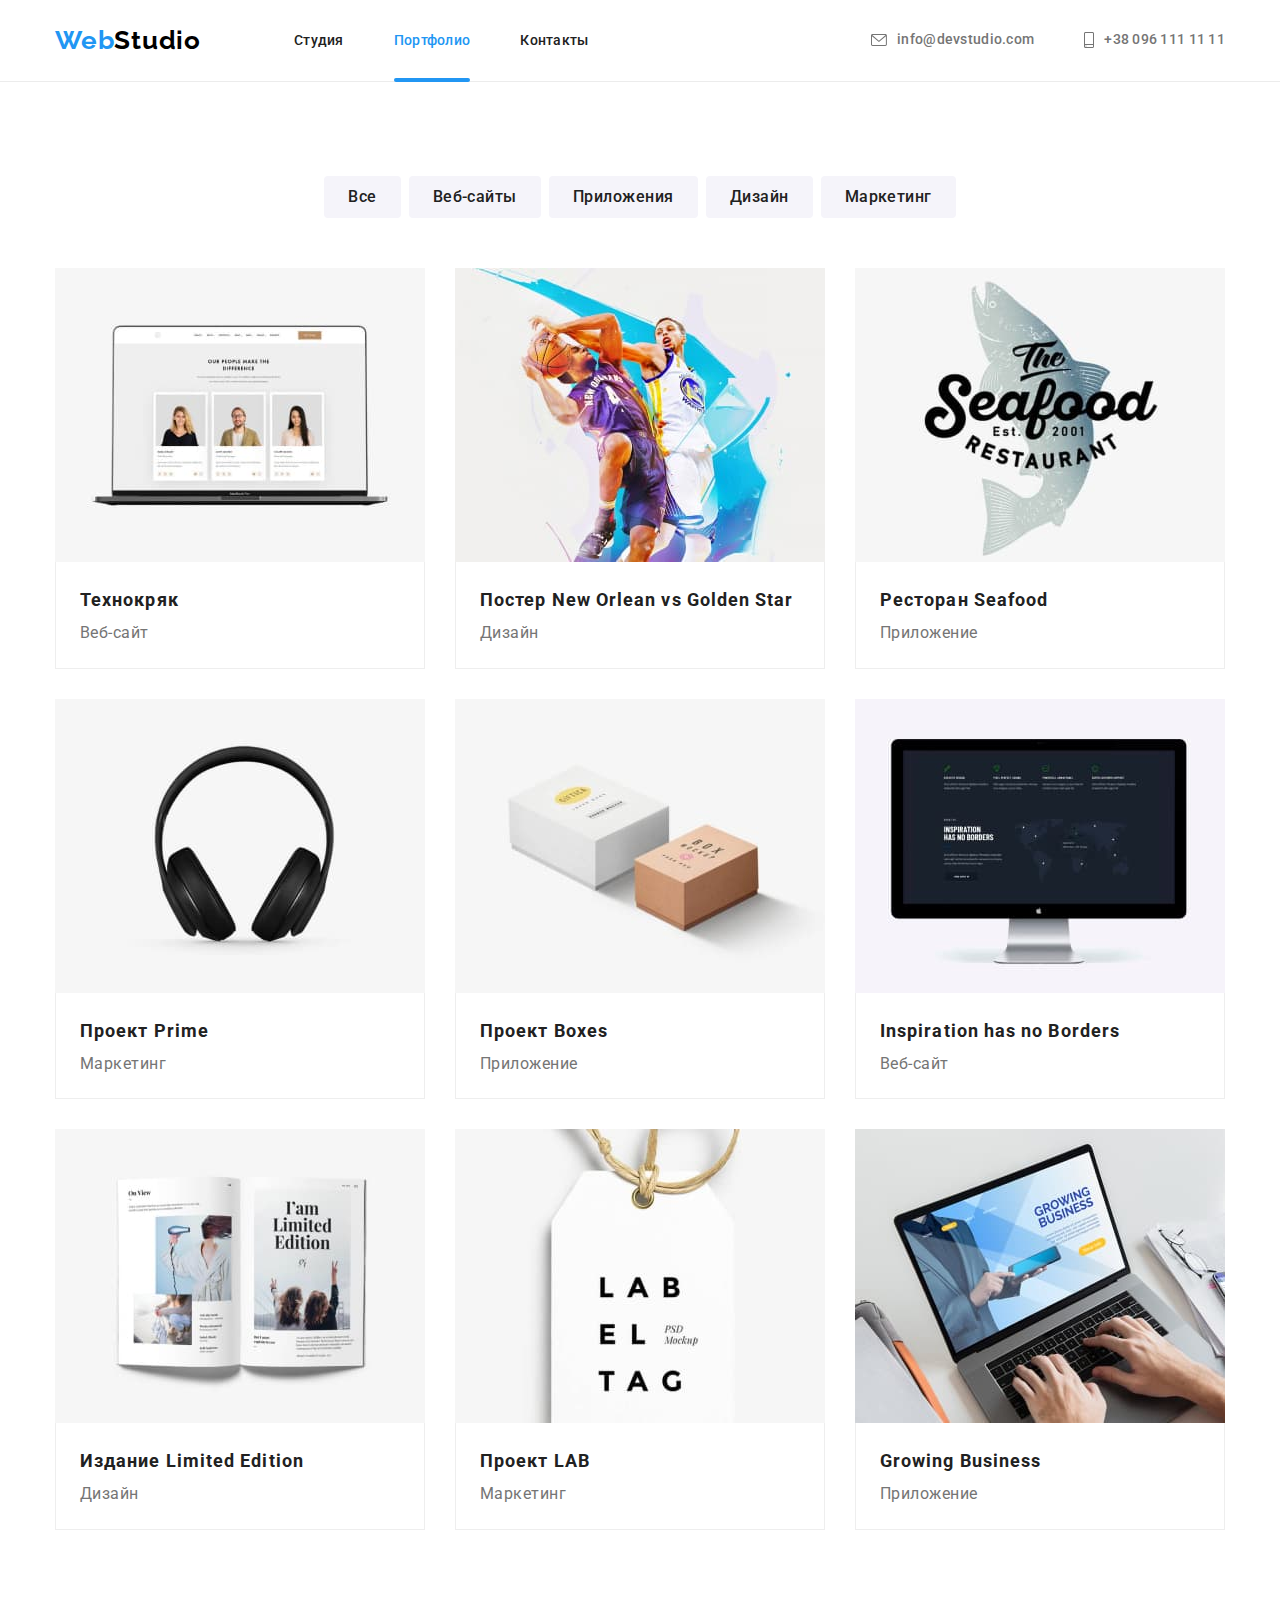
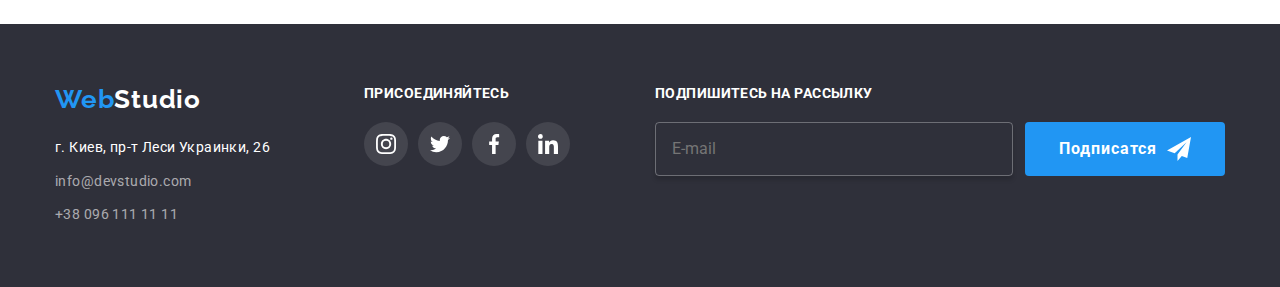
==== portfolio.html @ 0a9b597f "added initial data" ====
<!DOCTYPE html>
<html lang="ru">
  <head>
    <meta charset="UTF-8" />
    <meta http-equiv="X-UA-Compatible" content="IE=edge" />
    <meta name="viewport" content="width=device-width, initial-scale=1.0" />
    <title>goit-markup-hw-02</title>
    <link
      href="https://fonts.googleapis.com/css2?family=Raleway:wght@700&family=Roboto:wght@400;500;700;900&display=swap"
      rel="stylesheet"
    />
    <link
      rel="stylesheet"
      href="https://cdnjs.cloudflare.com/ajax/libs/modern-normalize/1.0.0/modern-normalize.min.css"
    />
    <link rel="stylesheet" href="./CSS/styles.css" />
  </head>
  <body>
    <header class="header">
      <div class="container header-panel">
        <a href="./index.html" class="logo link-logo"><span class="logo-highlight">Web</span>Studio</a>
        <nav class="header-navigation">
          <ul class="navigation-list list">
            <li class="item"><a href="./index.html" class="link">Студия</a></li>
            <li class="item"><a href="./portfolio.html" class="link current">Портфолио</a></li>
            <li class="item"><a href="#" class="link">Контакты</a></li>
          </ul>
        </nav>
        <ul class="header-contacts-list list">
          <li class="item">
            <a href="mailto:info@devstudio.com" class="mail link">
              <svg class="icon-contacts" width="16" height="12">
                <use href="./images/firsticon.svg#icon-envelope"></use>
              </svg>
              info@devstudio.com
            </a>
          </li>
          <li class="item">
            <a href="tel:+380961111111" class="phone link">
              <svg class="icon-contacts" width="10" height="16">
                <use href="./images/firsticon.svg#icon-smartphone"></use>
              </svg>
              +38 096 111 11 11</a
            >
          </li>
        </ul>
      </div>
    </header>
    <main>
      <section class="portfolio">
        <div class="container">
          <h1 class="hidden-title">Портфолио</h1>
          <ul class="portfolio-filter list">
            <li class="filter-item">
              <button type="button" class="button">Все</button>
            </li>

            <li class="filter-item">
              <button type="button" class="button">Веб-сайты</button>
            </li>

            <li class="filter-item">
              <button type="button" class="button">Приложения</button>
            </li>

            <li class="filter-item">
              <button type="button" class="button">Дизайн</button>
            </li>

            <li class="filter-item">
              <button type="button" class="button">Маркетинг</button>
            </li>
          </ul>

          <ul class="portfolio-list list">
            <li class="portfolio-item">
              <a href="#" class="link-card link">
                <div class="portfolio-thumb">
                  <img src="./images/techno.jpg" alt="Веб сайт Технокряк" width="370" />
                  <div class="thumb-container-overlay">
                    <p class="thumb-description">
                      Технокряк это современная площадка распространения коронавируса. Компании используют эту платформу
                      для цифрового шпионажа и атак на защищённые сервера конкурентов.
                    </p>
                  </div>
                </div>

                <div class="portfolio-description">
                  <h2 class="portfolio-title">Технокряк</h2>
                  <p class="text">Веб-сайт</p>
                </div>
              </a>
            </li>

            <li class="portfolio-item">
              <a href="#" class="link-card link">
                <div class="portfolio-thumb">
                  <img src="./images/posternewor.jpg" alt="Постер New Orlean vs Golden Star" width="370" />
                  <div class="thumb-container-overlay">
                    <p class="thumb-description">
                      Технокряк это современная площадка распространения коронавируса. Компании используют эту платформу
                      для цифрового шпионажа и атак на защищённые сервера конкурентов.
                    </p>
                  </div>
                </div>

                <div class="portfolio-description">
                  <h2 class="portfolio-title">Постер New Orlean vs Golden Star</h2>
                  <p class="text">Дизайн</p>
                </div>
              </a>
            </li>

            <li class="portfolio-item">
              <a href="#" class="link-card link">
                <div class="portfolio-thumb">
                  <img src="./images/seafood.jpg" alt="Ресторан Seafood" width="370" />
                  <div class="thumb-container-overlay">
                    <p class="thumb-description">
                      Технокряк это современная площадка распространения коронавируса. Компании используют эту платформу
                      для цифрового шпионажа и атак на защищённые сервера конкурентов.
                    </p>
                  </div>
                </div>

                <div class="portfolio-description">
                  <h2 class="portfolio-title">Ресторан Seafood</h2>
                  <p class="text">Приложение</p>
                </div>
              </a>
            </li>

            <li class="portfolio-item">
              <a href="#" class="link-card link">
                <div class="portfolio-thumb">
                  <img src="./images/prime.jpg" alt="Проект Prime" width="370" />
                  <div class="thumb-container-overlay">
                    <p class="thumb-description">
                      Технокряк это современная площадка распространения коронавируса. Компании используют эту платформу
                      для цифрового шпионажа и атак на защищённые сервера конкурентов.
                    </p>
                  </div>
                </div>

                <div class="portfolio-description">
                  <h2 class="portfolio-title">Проект Prime</h2>
                  <p class="text">Маркетинг</p>
                </div>
              </a>
            </li>

            <li class="portfolio-item">
              <a href="#" class="link-card link">
                <div class="portfolio-thumb">
                  <img src="./images/boxes.jpg" alt="Проект Boxes" width="370" />
                  <div class="thumb-container-overlay">
                    <p class="thumb-description">
                      Технокряк это современная площадка распространения коронавируса. Компании используют эту платформу
                      для цифрового шпионажа и атак на защищённые сервера конкурентов.
                    </p>
                  </div>
                </div>

                <div class="portfolio-description">
                  <h2 class="portfolio-title">Проект Boxes</h2>
                  <p class="text">Приложение</p>
                </div>
              </a>
            </li>

            <li class="portfolio-item">
              <a href="#" class="link-card link">
                <div class="portfolio-thumb">
                  <img src="./images/inspiration.jpg" alt="Веб-сайт Inspiration has no Borders" width="370" />
                  <div class="thumb-container-overlay">
                    <p class="thumb-description">
                      Технокряк это современная площадка распространения коронавируса. Компании используют эту платформу
                      для цифрового шпионажа и атак на защищённые сервера конкурентов.
                    </p>
                  </div>
                </div>

                <div class="portfolio-description">
                  <h2 class="portfolio-title">Inspiration has no Borders</h2>
                  <p class="text">Веб-сайт</p>
                </div>
              </a>
            </li>

            <li class="portfolio-item">
              <a href="#" class="link-card link">
                <div class="portfolio-thumb">
                  <img src="./images/limedition.jpg" alt="Издание Limited Edition" width="370" />
                  <div class="thumb-container-overlay">
                    <p class="thumb-description">
                      Технокряк это современная площадка распространения коронавируса. Компании используют эту платформу
                      для цифрового шпионажа и атак на защищённые сервера конкурентов.
                    </p>
                  </div>
                </div>

                <div class="portfolio-description">
                  <h2 class="portfolio-title">Издание Limited Edition</h2>
                  <p class="text">Дизайн</p>
                </div>
              </a>
            </li>

            <li class="portfolio-item">
              <a href="#" class="link-card link">
                <div class="portfolio-thumb">
                  <img src="./images/lab.jpg" alt="Проект LAB" width="370" />
                  <div class="thumb-container-overlay">
                    <p class="thumb-description">
                      Технокряк это современная площадка распространения коронавируса. Компании используют эту платформу
                      для цифрового шпионажа и атак на защищённые сервера конкурентов.
                    </p>
                  </div>
                </div>

                <div class="portfolio-description">
                  <h2 class="portfolio-title">Проект LAB</h2>
                  <p class="text">Маркетинг</p>
                </div>
              </a>
            </li>

            <li class="portfolio-item">
              <a href="#" class="link-card link">
                <div class="portfolio-thumb">
                  <img src="./images/growing.jpg" alt="Growing Business" width="370" />
                  <div class="thumb-container-overlay">
                    <p class="thumb-description">
                      Технокряк это современная площадка распространения коронавируса. Компании используют эту платформу
                      для цифрового шпионажа и атак на защищённые сервера конкурентов.
                    </p>
                  </div>
                </div>

                <div class="portfolio-description">
                  <h2 class="portfolio-title">Growing Business</h2>
                  <p class="text">Приложение</p>
                </div>
              </a>
            </li>
          </ul>
        </div>
      </section>
    </main>

    <footer class="footer">
      <div class="container footer-container">
        <div class="logo-address-foter">
          <a href="/" class="logo footer-logo"> <span class="logo-highlight">Web</span>Studio </a>
          <address class="footer-address">
            <ul class="address-list list">
              <li class="address-list-location address-item">
                <a
                  href="https://goo.gl/maps/eqV23aZUYZTrV4pg6"
                  target="_blank"
                  rel="noopener noreferrer"
                  class="link map"
                >
                  г. Киев, пр-т Леси Украинки, 26
                </a>
              </li>
              <li class="address-item">
                <a href="mailto:info@devstudio.com" class="footer-mail link"> info@devstudio.com </a>
              </li>
              <li class="address-item">
                <a href="tel:+380961111111" class="footer-phone link"> +38 096 111 11 11 </a>
              </li>
            </ul>
          </address>
        </div>

        <div class="footer-social">
          <b class="social-text">ПРИСОЕДИНЯЙТЕСЬ</b>
          <ul class="team-icon list">
            <li class="icon-item">
              <a href="#" class="link-footer-social" target="_blank" rel="noopener noreferer">
                <svg class="icon-social" width="20" height="20">
                  <use href="./images/firsticon.svg#icon-instagram"></use>
                </svg>
              </a>
            </li>
            <li class="icon-item">
              <a href="#" class="link-footer-social" target="_blank" rel="noopener noreferer">
                <svg class="icon-social" width="20" height="20">
                  <use href="./images/firsticon.svg#icon-twitter"></use>
                </svg>
              </a>
            </li>
            <li class="icon-item">
              <a href="#" class="link-footer-social" target="_blank" rel="noopener noreferer">
                <svg class="icon-social" width="20" height="20">
                  <use href="./images/firsticon.svg#icon-facebook"></use>
                </svg>
              </a>
            </li>
            <li class="icon-item">
              <a href="#" class="link-footer-social" target="_blank" rel="noopener noreferer">
                <svg class="icon-social" width="20" height="20">
                  <use href="./images/firsticon.svg#icon-linkedin"></use>
                </svg>
              </a>
            </li>
          </ul>
        </div>

        <div class="subscribe">
          <b class="title-subscribe">Подпишитесь на рассылку</b>
          <form name="subscribe" class="subscribe-form">
            <input type="email" name="email" placeholder=" " class="input-email" />
            <label class="subscribe-label">E-mail</label>
            <button type="submit" class="button-primary button-send">
              <span>Подписатся</span>
              <svg class="icon-send" width="24" height="24">
                <use href="./images/firsticon.svg#icon-send"></use>
              </svg>
            </button>
          </form>
        </div>
      </div>
    </footer>
  </body>
</html>
---- CSS/styles.css ----
:root {
  --primary-white-color: #ffffff;
  --active-color: #2196f3;
  --dominant-text-color: #757575;
  --logo-link-color: #000000;
  --main-dark-color: #212121;
  --bgc-grayish: #f5f4fa;
  --dark-bgc: #2f303a;
  --bgc-hero-section: #c4c4c4;
  --gradient-hero: rgba(47, 48, 58, 0.4), rgba(47, 48, 58, 0.4);
  --color-mail-phone: rgba(255, 255, 255, 0.6);
  --color-border-portfolio: #eeeeee;
  --color-border-header: #ececec;
  --team-icon-color: #afb1b8;
  --portfolio-item-gap: 30px;
  --card-shadow: 0px 1px 3px rgba(0, 0, 0, 0.12), 0px 1px 1px rgba(0, 0, 0, 0.14), 0px 2px 1px rgba(0, 0, 0, 0.2);
  --card-shadow-portfolio: 0px 1px 1px rgba(0, 0, 0, 0.12), 0px 4px 4px rgba(0, 0, 0, 0.06),
    1px 4px 6px rgba(0, 0, 0, 0.16);
  --shadow-button: 0px 3px 1px rgba(0, 0, 0, 0.1), 0px 1px 2px rgba(0, 0, 0, 0.08), 0px 2px 2px rgba(0, 0, 0, 0.12);
  --bgc-icon-footer: rgba(255, 255, 255, 0.1);
  --modal-placeholder-color: rgba(117, 117, 117, 0.5);
  --color-modal-input-border: rgba(33, 33, 33, 0.2);
  --bgc-work-text: rgba(47, 48, 58, 0.8);
  --bgc-thumb-overlay: rgba(33, 150, 243, 0.9);
  --bgc-modal-backdrop: rgba(0, 0, 0, 0.2);
  --button-modal-shadow: 0px 4px 4px rgba(0, 0, 0, 0.15);
  --border-input-email: rgba(255, 255, 255, 0.3);
  --main-cubic: cubic-bezier(0.4, 0, 0.2, 1);
}

/*#region ---Common Styles--- */

body {
  font-family: 'Roboto', sans-serif;
  color: var(--dominant-text-color);
  background-color: var(--primary-white-color);
}

h1,
h2,
h3,
h4,
h5,
h6,
p,
ul {
  margin: 0;
  padding: 0;
}

img {
  display: block;
  max-width: 100%;
}

.container {
  width: 1200px;
  padding: 0 15px;
  margin: 0 auto;
}

.header,
.work,
.features {
  background-color: var(--primary-white-color);
}

.link {
  text-decoration: none;
  transition: color 250ms var(--main-cubic);
}

.link-logo {
  text-decoration: none;
}

.logo.footer-logo {
  display: inline-block;
  margin-bottom: 20px;
  text-decoration: none;
  color: var(--primary-white-color);
}

.link:hover,
.link:focus {
  color: var(--active-color);
}

.list {
  list-style: none;
}

.hidden-title {
  position: absolute !important;
  clip: rect(1px 1px 1px 1px);
  clip: rect(1px, 1px, 1px, 1px);
  padding: 0 !important;
  border: 0 !important;
  height: 1px !important;
  width: 1px !important;
  overflow: hidden;
}

/*#endregion -------------------- Common Styles End -------------------- */

/*#region ---Header--- */

.header {
  border-bottom: 1px solid var(--color-border-header);
}

.header-panel {
  display: flex;
  align-items: center;
}

.logo {
  margin-right: 93px;

  font-family: 'Raleway', sans-serif;
  font-style: normal;
  font-weight: bold;
  font-size: 26px;
  line-height: 1.2;
  letter-spacing: 0.03em;
  color: var(--logo-link-color);
}

.logo-highlight {
  color: var(--active-color);
}

.navigation-list.list {
  display: flex;
}

.navigation-list .item + .item {
  margin-left: 50px;
}

.navigation-list .link {
  display: block;
  padding-top: 32px;
  padding-bottom: 32px;

  font-weight: 500;
  font-size: 14px;
  line-height: 1.2;
  letter-spacing: 0.02em;
  color: var(--main-dark-color);
  transition: color 250ms var(--main-cubic);
}

.navigation-list .link:hover,
.navigation-list .link:focus {
  color: var(--active-color);
}

.link.current {
  color: var(--active-color);
  position: relative;
}

.link.current::after {
  content: '';
  position: absolute;
  display: block;
  width: 100%;
  height: 4px;
  margin-bottom: -1px;
  bottom: 0;
  left: 0;
  background-color: var(--active-color);
  border-radius: 2px;
}

.header-contacts-list {
  display: flex;
  margin-left: auto;
}

.header-contacts-list .item + .item {
  margin-left: 50px;
}

.mail,
.phone {
  display: inline-flex;
  padding-top: 32px;
  padding-bottom: 32px;
  align-items: center;
  font-weight: 500;
  font-size: 14px;
  line-height: 1.14;
  letter-spacing: 0.02em;
  color: var(--dominant-text-color);
}

.icon-contacts {
  margin-right: 10px;
  fill: currentColor;
}

/*#endregion ---Header end--- */

/*#region ---button--- */
.button {
  display: inline-block;
  padding: 6px 22px;

  border-radius: 4px;
  border-color: transparent;
  font-family: inherit;
  font-weight: 500;
  font-size: 16px;
  line-height: 1.62;
  text-align: center;
  letter-spacing: 0.03em;

  background-color: var(--bgc-grayish);
  color: var(--main-dark-color);

  transition: background-color 250ms var(--main-cubic), color 250ms var(--main-cubic),
    box-shadow 250ms var(--main-cubic);
}

.button:hover,
.button:focus {
  background-color: var(--active-color);
  color: var(--primary-white-color);
  cursor: pointer;
  box-shadow: var(--shadow-button);
}

.button-primary {
  display: inline-block;
  min-width: 200px;
  padding: 10px 32px;

  border-radius: 4px;
  border-color: transparent;
  align-items: center;
  text-align: center;

  font-family: inherit;
  font-weight: 700;
  font-size: 16px;
  line-height: 1.87;
  letter-spacing: 0.06em;

  color: var(--primary-white-color);
  background-color: var(--active-color);
}

.button-primary:focus,
.button-primary:hover {
  cursor: pointer;
}

/*#endregion ---button end--- */

/*#region ----Footer---- */

.footer {
  padding: 60px 0;
  background-color: var(--dark-bgc);
}

.footer-container {
  display: flex;
}

.address-list-location {
  font-size: 14px;
  line-height: 1.71;
  letter-spacing: 0.03em;
}

.address-item:not(:last-child) {
  margin-bottom: 10px;
}

.map {
  font-family: inherit;
  font-style: normal;
  font-weight: normal;
  font-size: 14px;
  line-height: 1.71;
  letter-spacing: 0.03em;

  color: var(--primary-white-color);
}

.footer-mail,
.footer-phone {
  font-family: inherit;
  font-style: normal;
  font-weight: normal;
  font-size: 14px;
  line-height: 1.71;
  letter-spacing: 0.03em;

  color: var(--color-mail-phone);
}

.social-text {
  display: inline-block;
  margin-bottom: 20px;
  font-weight: 700;
  font-size: 14px;
  line-height: 1.14;
  letter-spacing: 0.03em;
  text-transform: uppercase;

  color: var(--primary-white-color);
}

.footer-social {
  margin-left: 70px;
}

.subscribe {
  margin-left: auto;
}

.subscribe-label {
  position: absolute;
  top: 50%;
  left: 17px;
  transform: translateY(-50%);
}

.title-subscribe {
  display: inline-block;
  margin-bottom: 20px;

  font-weight: bold;
  font-size: 14px;
  line-height: 1.14;
  letter-spacing: 0.03em;
  text-transform: uppercase;

  color: var(--primary-white-color);
}

.subscribe-form {
  position: relative;
  display: flex;
}

.input-email {
  padding: 15px 16px;
  min-width: 358px;

  color: var(--primary-white-color);
  background-color: transparent;
  border: 1px solid var(--border-input-email);
  box-shadow: var(--button-modal-shadow);
  border-radius: 4px;
}

.input-email:focus + .subscribe-label,
.input-email:not(:placeholder-shown) + .subscribe-label {
  opacity: 0;
}

.icon-send {
  margin-left: 10px;
}

.button-send {
  display: flex;
  justify-content: center;
  align-items: center;
  fill: var(--primary-white-color);

  min-height: 50px;
  margin-left: 12px;
}
/*#endregion ---Footer end--- */

/*#region -------------------- Index -------------------- */
.hero {
  max-width: 1600px;
  margin-left: auto;
  margin-right: auto;
  padding: 200px 0;

  text-align: center;

  background-color: var(--bgc-hero-section);
  background-image: linear-gradient(var(--gradient-hero)), url(../images/hero.jpg);
  background-position: center;
  background-size: cover;
  background-repeat: no-repeat;
}

.hero-title {
  margin-bottom: 30px;
  font-weight: 900;
  font-size: 44px;
  line-height: 1.36;
  letter-spacing: 0.06em;
  text-transform: uppercase;
  white-space: pre;

  color: var(--primary-white-color);
}

.work {
  padding-bottom: 94px;
}

.features,
.team,
.portfolio,
.regular-customers {
  padding: 94px 0;
}

.features-list {
  display: flex;
  justify-content: space-between;
  flex-wrap: wrap;
}

.features-item {
  flex-basis: calc((100% - 90px) / 4);
}

.features-list .title {
  margin-bottom: 10px;
  font-size: 14px;
  line-height: 1.14;
  letter-spacing: 0.03em;
  text-transform: uppercase;

  color: var(--main-dark-color);
}

.features-list .text {
  font-size: 14px;
  line-height: 1.71;
  letter-spacing: 0.03em;

  color: var(--dominant-text-color);
}

.shell-icon {
  display: flex;
  width: 270px;
  height: 120px;
  background-color: var(--bgc-grayish);
  justify-content: center;
  align-items: center;
  margin-bottom: 30px;
}

.team {
  background: var(--bgc-grayish);
}

.icon-item + .icon-item {
  margin-left: 10px;
}

.team-icon {
  display: flex;
  justify-content: center;
  align-items: center;
}

.link-team-social {
  display: flex;
  height: 44px;
  width: 44px;
  border-radius: 50px;
  justify-content: center;
  align-items: center;
  background-color: var(--primary-white-color);
  fill: var(--team-icon-color);
  transition: fill 250ms var(--main-cubic), background-color 250ms var(--main-cubic);
}

.link-team-social:hover,
.link-team-social:focus {
  background-color: var(--active-color);
  fill: var(--primary-white-color);
}

.link-footer-social {
  display: flex;
  height: 44px;
  width: 44px;
  border-radius: 50px;
  justify-content: center;
  align-items: center;
  fill: var(--primary-white-color);
  background-color: var(--bgc-icon-footer);
  transition: background-color 250ms var(--main-cubic);
}

.link-footer-social:hover,
.link-footer-social:focus {
  background-color: var(--active-color);
}

.team-list .text {
  margin-bottom: 16px;
}

.team-description {
  padding: 30px 32px;
}

.work-list {
  display: flex;
  flex-wrap: wrap;
}

.work-item {
  position: relative;

  width: calc((100% - 2 * 30px) / 3);
  margin-right: 30px;
}

.work-item:nth-child(3n) {
  margin-right: 0;
}

.work-text {
  position: absolute;
  display: flex;
  bottom: 0;
  width: 100%;
  height: 70px;
  justify-content: center;
  align-items: center;
  background-color: var(--bgc-work-text);
  color: var(--primary-white-color);
}

.work-title,
.team-title,
.clients-title {
  margin-bottom: 50px;
  text-align: center;

  font-size: 36px;
  line-height: 1.16;
  letter-spacing: 0.03em;

  color: var(--main-dark-color);
}

.team-list .title {
  margin-bottom: 10px;
  text-align: center;

  font-weight: 500;
  font-size: 16px;
  line-height: 1.18;
  letter-spacing: 0.03em;

  color: var(--main-dark-color);
}

.list-item {
  flex-basis: calc((100% - 3 * 30px) / 4);
  margin-right: 30px;
  text-align: center;

  border-radius: 0px 0px 4px 4px;
  box-shadow: var(--card-shadow);

  background-color: var(--primary-white-color);
}

.list-item:nth-child(4n) {
  margin-right: 0;
}

.team-list {
  display: flex;
  flex-wrap: wrap;
}

.team-list .text {
  font-size: 16px;
  line-height: 1.18;
  letter-spacing: 0.03em;

  color: var(--dominant-text-color);
}

.clients-list {
  display: flex;
  list-style: none;
}

.clients-item + .clients-item {
  margin-left: 30px;
}

.clients-link {
  display: flex;
  width: 170px;
  height: 90px;
  border: 1px solid var(--team-icon-color);
  border-radius: 4px;
  fill: var(--team-icon-color);
  align-items: center;
  justify-content: center;

  transition: fill 250ms var(--main-cubic), border-color 250ms var(--main-cubic);
}

.clients-link:hover,
.clients-link:focus {
  fill: var(--active-color);
  border-color: var(--active-color);
}

/*#endregion -------------------- Index end -------------------- */

/*#region -------------------- Portfolio -------------------- */

/* Main */

.portfolio .portfolio-title {
  font-weight: 700;
  font-size: 18px;
  line-height: 2;
  letter-spacing: 0.06em;
  color: var(--main-dark-color);
}

.portfolio-list .text {
  color: var(--dominant-text-color);
  font-size: 16px;
  line-height: 1.87;
  letter-spacing: 0.03em;
}

.portfolio-filter {
  display: flex;
  flex-wrap: wrap;
  justify-content: center;
  margin-bottom: 50px;
}

.filter-item + .filter-item {
  margin-left: 8px;
}

.portfolio-list.list {
  display: flex;
  flex-wrap: wrap;
  margin-left: calc(-1 * var(--portfolio-item-gap));
  margin-top: calc(-1 * var(--portfolio-item-gap));
}

.portfolio-item {
  flex-basis: calc((100% - 3 * 30px) / 3);
  margin-left: var(--portfolio-item-gap);
  margin-top: var(--portfolio-item-gap);

  background-color: var(--primary-white-color);
}

.portfolio-description {
  padding: 20px 24px;
  border-right: 1px solid var(--color-border-portfolio);
  border-left: 1px solid var(--color-border-portfolio);
  border-bottom: 1px solid var(--color-border-portfolio);
}
.link-card:hover,
.link-card:focus {
  display: block;
  box-shadow: var(--card-shadow-portfolio);
}

.link-card {
  transition: box-shadow 250ms var(--main-cubic);
}

.link-card:hover .thumb-container-overlay,
.link-card:focus .thumb-container-overlay {
  opacity: 1;
  transform: translateY(0);
}

.portfolio-thumb {
  position: relative;
  overflow: hidden;
}

.thumb-container-overlay {
  position: absolute;
  display: block;
  top: 0;
  left: 0;
  width: 100%;
  height: 100%;
  padding: 63px 24px;

  background-color: var(--bgc-thumb-overlay);

  opacity: 0;
  transform: translateY(100%);
  transition: opacity 250ms var(--main-cubic), transform 250ms var(--main-cubic);
}

.thumb-description {
  font-size: 18px;
  line-height: 1.56;
  letter-spacing: 0.03em;

  color: var(--primary-white-color);
}
/*#endregion -------------------- Portfolio end -------------------- */

/* #region  -------------------- modal window --------------------*/
.backdrop {
  position: fixed;
  left: 0;
  top: 0;

  width: 100%;
  height: 100%;
  background-color: var(--bgc-modal-backdrop);

  opacity: 1;
  transition: opacity 250ms var(--main-cubic);
}

.modal {
  position: absolute;
  left: 50%;
  top: 50%;
  min-width: 528px;
  min-height: 581px;

  padding: 40px;

  background-color: var(--primary-white-color);
  box-shadow: var(--card-shadow);
  border-radius: 4px;
  transform: translate(-50%, -50%);
}

.backdrop.is-hidden {
  opacity: 0;
  pointer-events: none;
}

.close-modal {
  fill: var(--logo-link-color);
  transition: fill 250ms var(--main-cubic);
}

.close-modal-container:hover .close-modal,
.close-modal-container:focus .close-modal {
  fill: var(--active-color);
}

.close-modal-container {
  position: absolute;
  right: 8px;
  top: 8px;

  display: flex;
  justify-content: center;
  align-items: center;

  border-radius: 50%;
  width: 30px;
  height: 30px;

  cursor: pointer;
  background-color: var(--primary-white-color);
  border: 1px solid var(--logo-link-color);
}

.modal-title {
  margin-bottom: 12px;

  font-weight: 700;
  font-size: 20px;
  line-height: 1.15;
  text-align: center;
  letter-spacing: 0.03em;

  color: var(--main-dark-color);
}

.modal-textarea {
  resize: none;
  padding: 12px 16px;

  border: 1px solid var(--color-modal-input-border);
  box-sizing: border-box;
  border-radius: 4px;

  transition: border-color 250ms var(--main-cubic);
}

.modal-textarea::placeholder {
  font-size: 12px;
  line-height: 1.16px;
  letter-spacing: 0.01em;

  padding-top: 12px;

  color: var(--modal-placeholder-color);
}

.modal-textarea:focus-within {
  outline-style: none;
  fill: var(--active-color);
  border-color: var(--active-color);
}

.form-group {
  position: relative;
  display: flex;
  flex-direction: column;
}

.list-modal__item {
  margin-bottom: 10px;
}

.list-modal__item:nth-child(4) {
  margin-bottom: 20px;
}

.list-modal {
  margin-bottom: 30px;
}
.form-group:focus-within .input-icon {
  fill: var(--active-color);
}

.link-agreement {
  color: var(--active-color);
  margin-left: 3px;
}

.button-modal {
  margin-left: 50%;
  margin-right: 50%;
  transform: translateX(-50%);
  transition: box-shadow 250ms var(--main-cubic);
}

.button-modal:hover,
.button-modal:focus {
  box-shadow: var(--button-modal-shadow);
}

.modal-label {
  margin-bottom: 4px;

  font-size: 12px;
  line-height: 1.16;
  letter-spacing: 0.01em;

  color: var(--dominant-text-color);
}

.modal-input {
  padding: 11px 35px;

  border: 1px solid var(--color-modal-input-border);
  box-sizing: border-box;
  border-radius: 4px;
  transition: border-color 250ms var(--main-cubic);
}

.modal-input:focus {
  outline-style: none;
  border-color: var(--active-color);
}

.input-icon {
  position: absolute;
  top: 50%;
  left: 12px;
  transition: fill 250ms var(--main-cubic);
}

.agreement {
  display: flex;
  margin-left: auto;
  margin-right: auto;
  align-items: center;
  justify-content: center;
  white-space: nowrap;
}

.custom-checkbox {
  display: inline-flex;
  align-items: center;
  width: 16px;
  height: 15px;
  border: 1px solid var(--logo-link-color);
  margin-right: 8px;
  transition: background-color 250ms var(--main-cubic), border-color 250ms var(--main-cubic);
}

.checkbox:checked + .custom-checkbox {
  border-color: var(--active-color);
  background-color: var(--active-color);
}

.checkbox-icon {
  display: block;
  width: 100%;
  height: 100%;
  border: none;
  background-color: transparent;

  background-image: url(../images/check.svg);
  background-origin: border-box;
  background-size: 120%;
  background-position: center;

  opacity: 0;
  transition: opacity 250ms var(--main-cubic);
}

.checkbox:checked ~ * .checkbox-icon {
  opacity: 1;
}

.checkbox:focus + .custom-checkbox {
  outline: 2px solid var(--active-color);
}

.checkbox:focus:not(:focus-visible) + .custom-checkbox {
  outline: none;
}

.checkbox {
  position: absolute !important;
  clip: rect(1px 1px 1px 1px);
  clip: rect(1px, 1px, 1px, 1px);
  padding: 0 !important;
  border: 0 !important;
  height: 1px !important;
  width: 1px !important;
  overflow: hidden;
}
/* #endregion  -------------------- modal window --------------------*/
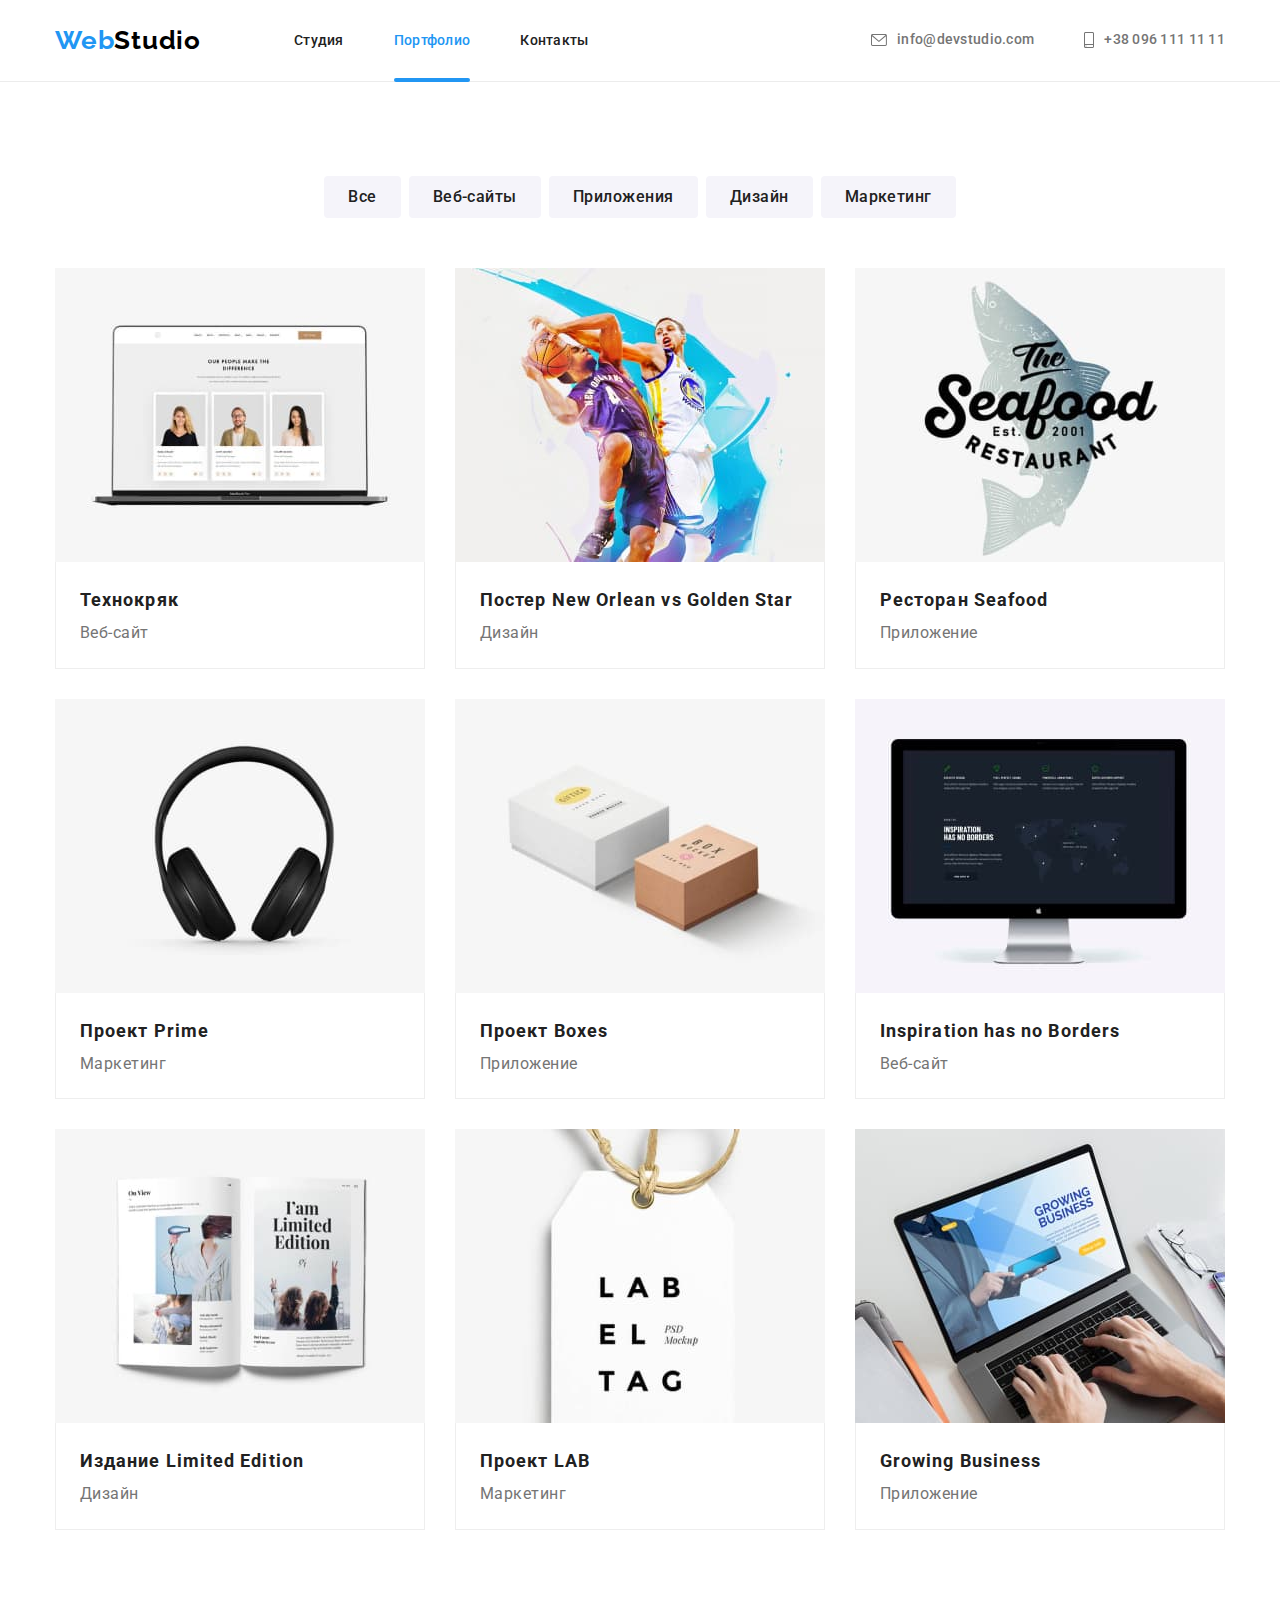
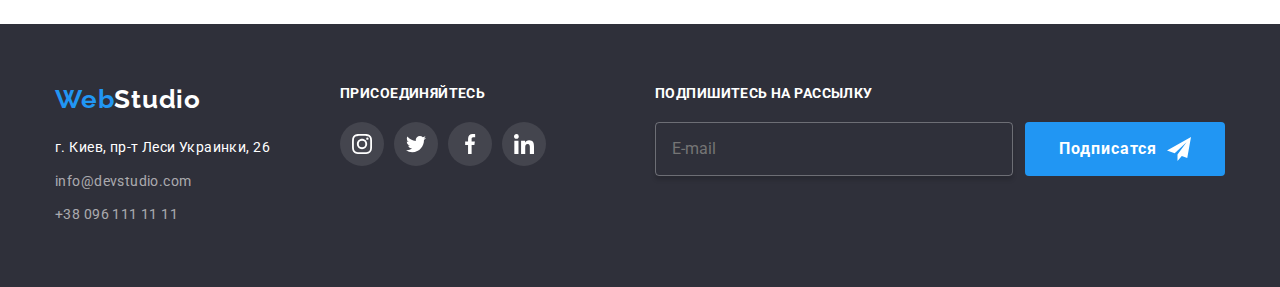
==== commit 81152d49: "игрался с отступами" ====
--- a/portfolio.html
+++ b/portfolio.html
@@ -13,233 +13,237 @@
       rel="stylesheet"
       href="https://cdnjs.cloudflare.com/ajax/libs/modern-normalize/1.0.0/modern-normalize.min.css"
     />
-    <link rel="stylesheet" href="./CSS/styles.css" />
+    <link rel="stylesheet" href="./css/main.min.css" />
   </head>
   <body>
     <header class="header">
-      <div class="container header-panel">
-        <a href="./index.html" class="logo link-logo"><span class="logo-highlight">Web</span>Studio</a>
-        <nav class="header-navigation">
-          <ul class="navigation-list list">
-            <li class="item"><a href="./index.html" class="link">Студия</a></li>
-            <li class="item"><a href="./portfolio.html" class="link current">Портфолио</a></li>
-            <li class="item"><a href="#" class="link">Контакты</a></li>
+      <div class="header__panel">
+        <a href="./index.html" class="logo logo--indent"><span class="logo__highlight">Web</span>Studio</a>
+        <nav class="navigation">
+          <ul class="navigation__list">
+            <li class="navigation__item">
+              <a href="./index.html" class="navigation__link">Студия</a>
+            </li>
+            <li class="navigation__item">
+              <a href="./portfolio.html" class="navigation__link navigation__current">Портфолио</a>
+            </li>
+            <li class="navigation__item"><a href="#" class="navigation__link">Контакты</a></li>
           </ul>
         </nav>
-        <ul class="header-contacts-list list">
-          <li class="item">
-            <a href="mailto:info@devstudio.com" class="mail link">
-              <svg class="icon-contacts" width="16" height="12">
+        <ul class="contacts">
+          <li class="contacts__item contacts__item--indent">
+            <a href="mailto:info@devstudio.com" class="contacts__mail">
+              <svg class="contacts__icon" width="16" height="12">
                 <use href="./images/firsticon.svg#icon-envelope"></use>
               </svg>
               info@devstudio.com
             </a>
           </li>
-          <li class="item">
-            <a href="tel:+380961111111" class="phone link">
-              <svg class="icon-contacts" width="10" height="16">
+          <li class="contacts__item contacts__item--indent">
+            <a href="tel:+380961111111" class="contacts__phone">
+              <svg class="contacts__icon" width="10" height="16">
                 <use href="./images/firsticon.svg#icon-smartphone"></use>
               </svg>
-              +38 096 111 11 11</a
-            >
+              +38 096 111 11 11
+            </a>
           </li>
         </ul>
       </div>
     </header>
     <main>
-      <section class="portfolio">
-        <div class="container">
-          <h1 class="hidden-title">Портфолио</h1>
-          <ul class="portfolio-filter list">
-            <li class="filter-item">
+      <section class="section-portfolio">
+        <div class="section-portfolio__container">
+          <h1 class="hidden">Портфолио</h1>
+          <ul class="filter-list">
+            <li class="filter-list__item">
               <button type="button" class="button">Все</button>
             </li>
 
-            <li class="filter-item">
+            <li class="filter-list__item">
               <button type="button" class="button">Веб-сайты</button>
             </li>
 
-            <li class="filter-item">
+            <li class="filter-list__item">
               <button type="button" class="button">Приложения</button>
             </li>
 
-            <li class="filter-item">
+            <li class="filter-list__item">
               <button type="button" class="button">Дизайн</button>
             </li>
 
-            <li class="filter-item">
+            <li class="filter-list__item">
               <button type="button" class="button">Маркетинг</button>
             </li>
           </ul>
 
-          <ul class="portfolio-list list">
-            <li class="portfolio-item">
-              <a href="#" class="link-card link">
-                <div class="portfolio-thumb">
+          <ul class="portfolio">
+            <li class="portfolio__item">
+              <a href="#" class="portfolio__link-card">
+                <div class="portfolio__thumb thumb">
                   <img src="./images/techno.jpg" alt="Веб сайт Технокряк" width="370" />
-                  <div class="thumb-container-overlay">
-                    <p class="thumb-description">
-                      Технокряк это современная площадка распространения коронавируса. Компании используют эту платформу
-                      для цифрового шпионажа и атак на защищённые сервера конкурентов.
-                    </p>
-                  </div>
-                </div>
-
-                <div class="portfolio-description">
-                  <h2 class="portfolio-title">Технокряк</h2>
-                  <p class="text">Веб-сайт</p>
-                </div>
-              </a>
-            </li>
-
-            <li class="portfolio-item">
-              <a href="#" class="link-card link">
-                <div class="portfolio-thumb">
+                  <div class="thumb__container-overlay">
+                    <p class="thumb__description">
+                      Технокряк это современная площадка распространения коронавируса. Компании используют эту платформу
+                      для цифрового шпионажа и атак на защищённые сервера конкурентов.
+                    </p>
+                  </div>
+                </div>
+
+                <div class="portfolio__description">
+                  <h2 class="portfolio__title">Технокряк</h2>
+                  <p class="portfolio__text">Веб-сайт</p>
+                </div>
+              </a>
+            </li>
+
+            <li class="portfolio__item">
+              <a href="#" class="portfolio__link-card">
+                <div class="portfolio__thumb">
                   <img src="./images/posternewor.jpg" alt="Постер New Orlean vs Golden Star" width="370" />
-                  <div class="thumb-container-overlay">
-                    <p class="thumb-description">
-                      Технокряк это современная площадка распространения коронавируса. Компании используют эту платформу
-                      для цифрового шпионажа и атак на защищённые сервера конкурентов.
-                    </p>
-                  </div>
-                </div>
-
-                <div class="portfolio-description">
-                  <h2 class="portfolio-title">Постер New Orlean vs Golden Star</h2>
-                  <p class="text">Дизайн</p>
-                </div>
-              </a>
-            </li>
-
-            <li class="portfolio-item">
-              <a href="#" class="link-card link">
-                <div class="portfolio-thumb">
+                  <div class="thumb__container-overlay">
+                    <p class="thumb__description">
+                      Технокряк это современная площадка распространения коронавируса. Компании используют эту платформу
+                      для цифрового шпионажа и атак на защищённые сервера конкурентов.
+                    </p>
+                  </div>
+                </div>
+
+                <div class="portfolio__description">
+                  <h2 class="portfolio__title">Постер New Orlean vs Golden Star</h2>
+                  <p class="portfolio__text">Дизайн</p>
+                </div>
+              </a>
+            </li>
+
+            <li class="portfolio__item">
+              <a href="#" class="portfolio__link-card">
+                <div class="portfolio__thumb">
                   <img src="./images/seafood.jpg" alt="Ресторан Seafood" width="370" />
-                  <div class="thumb-container-overlay">
-                    <p class="thumb-description">
-                      Технокряк это современная площадка распространения коронавируса. Компании используют эту платформу
-                      для цифрового шпионажа и атак на защищённые сервера конкурентов.
-                    </p>
-                  </div>
-                </div>
-
-                <div class="portfolio-description">
-                  <h2 class="portfolio-title">Ресторан Seafood</h2>
-                  <p class="text">Приложение</p>
-                </div>
-              </a>
-            </li>
-
-            <li class="portfolio-item">
-              <a href="#" class="link-card link">
-                <div class="portfolio-thumb">
+                  <div class="thumb__container-overlay">
+                    <p class="thumb__description">
+                      Технокряк это современная площадка распространения коронавируса. Компании используют эту платформу
+                      для цифрового шпионажа и атак на защищённые сервера конкурентов.
+                    </p>
+                  </div>
+                </div>
+
+                <div class="portfolio__description">
+                  <h2 class="portfolio__title">Ресторан Seafood</h2>
+                  <p class="portfolio__text">Приложение</p>
+                </div>
+              </a>
+            </li>
+
+            <li class="portfolio__item">
+              <a href="#" class="portfolio__link-card">
+                <div class="portfolio__thumb">
                   <img src="./images/prime.jpg" alt="Проект Prime" width="370" />
-                  <div class="thumb-container-overlay">
-                    <p class="thumb-description">
-                      Технокряк это современная площадка распространения коронавируса. Компании используют эту платформу
-                      для цифрового шпионажа и атак на защищённые сервера конкурентов.
-                    </p>
-                  </div>
-                </div>
-
-                <div class="portfolio-description">
-                  <h2 class="portfolio-title">Проект Prime</h2>
-                  <p class="text">Маркетинг</p>
-                </div>
-              </a>
-            </li>
-
-            <li class="portfolio-item">
-              <a href="#" class="link-card link">
-                <div class="portfolio-thumb">
+                  <div class="thumb__container-overlay">
+                    <p class="thumb__description">
+                      Технокряк это современная площадка распространения коронавируса. Компании используют эту платформу
+                      для цифрового шпионажа и атак на защищённые сервера конкурентов.
+                    </p>
+                  </div>
+                </div>
+
+                <div class="portfolio__description">
+                  <h2 class="portfolio__title">Проект Prime</h2>
+                  <p class="portfolio__text">Маркетинг</p>
+                </div>
+              </a>
+            </li>
+
+            <li class="portfolio__item">
+              <a href="#" class="portfolio__link-card">
+                <div class="portfolio__thumb">
                   <img src="./images/boxes.jpg" alt="Проект Boxes" width="370" />
-                  <div class="thumb-container-overlay">
-                    <p class="thumb-description">
-                      Технокряк это современная площадка распространения коронавируса. Компании используют эту платформу
-                      для цифрового шпионажа и атак на защищённые сервера конкурентов.
-                    </p>
-                  </div>
-                </div>
-
-                <div class="portfolio-description">
-                  <h2 class="portfolio-title">Проект Boxes</h2>
-                  <p class="text">Приложение</p>
-                </div>
-              </a>
-            </li>
-
-            <li class="portfolio-item">
-              <a href="#" class="link-card link">
-                <div class="portfolio-thumb">
+                  <div class="thumb__container-overlay">
+                    <p class="thumb__description">
+                      Технокряк это современная площадка распространения коронавируса. Компании используют эту платформу
+                      для цифрового шпионажа и атак на защищённые сервера конкурентов.
+                    </p>
+                  </div>
+                </div>
+
+                <div class="portfolio__description">
+                  <h2 class="portfolio__title">Проект Boxes</h2>
+                  <p class="portfolio__text">Приложение</p>
+                </div>
+              </a>
+            </li>
+
+            <li class="portfolio__item">
+              <a href="#" class="portfolio__link-card">
+                <div class="portfolio__thumb">
                   <img src="./images/inspiration.jpg" alt="Веб-сайт Inspiration has no Borders" width="370" />
-                  <div class="thumb-container-overlay">
-                    <p class="thumb-description">
-                      Технокряк это современная площадка распространения коронавируса. Компании используют эту платформу
-                      для цифрового шпионажа и атак на защищённые сервера конкурентов.
-                    </p>
-                  </div>
-                </div>
-
-                <div class="portfolio-description">
-                  <h2 class="portfolio-title">Inspiration has no Borders</h2>
-                  <p class="text">Веб-сайт</p>
-                </div>
-              </a>
-            </li>
-
-            <li class="portfolio-item">
-              <a href="#" class="link-card link">
-                <div class="portfolio-thumb">
+                  <div class="thumb__container-overlay">
+                    <p class="thumb__description">
+                      Технокряк это современная площадка распространения коронавируса. Компании используют эту платформу
+                      для цифрового шпионажа и атак на защищённые сервера конкурентов.
+                    </p>
+                  </div>
+                </div>
+
+                <div class="portfolio__description">
+                  <h2 class="portfolio__title">Inspiration has no Borders</h2>
+                  <p class="portfolio__text">Веб-сайт</p>
+                </div>
+              </a>
+            </li>
+
+            <li class="portfolio__item">
+              <a href="#" class="portfolio__link-card">
+                <div class="portfolio__thumb">
                   <img src="./images/limedition.jpg" alt="Издание Limited Edition" width="370" />
-                  <div class="thumb-container-overlay">
-                    <p class="thumb-description">
-                      Технокряк это современная площадка распространения коронавируса. Компании используют эту платформу
-                      для цифрового шпионажа и атак на защищённые сервера конкурентов.
-                    </p>
-                  </div>
-                </div>
-
-                <div class="portfolio-description">
-                  <h2 class="portfolio-title">Издание Limited Edition</h2>
-                  <p class="text">Дизайн</p>
-                </div>
-              </a>
-            </li>
-
-            <li class="portfolio-item">
-              <a href="#" class="link-card link">
-                <div class="portfolio-thumb">
+                  <div class="thumb__container-overlay">
+                    <p class="thumb__description">
+                      Технокряк это современная площадка распространения коронавируса. Компании используют эту платформу
+                      для цифрового шпионажа и атак на защищённые сервера конкурентов.
+                    </p>
+                  </div>
+                </div>
+
+                <div class="portfolio__description">
+                  <h2 class="portfolio__title">Издание Limited Edition</h2>
+                  <p class="portfolio__text">Дизайн</p>
+                </div>
+              </a>
+            </li>
+
+            <li class="portfolio__item">
+              <a href="#" class="portfolio__link-card">
+                <div class="portfolio__thumb">
                   <img src="./images/lab.jpg" alt="Проект LAB" width="370" />
-                  <div class="thumb-container-overlay">
-                    <p class="thumb-description">
-                      Технокряк это современная площадка распространения коронавируса. Компании используют эту платформу
-                      для цифрового шпионажа и атак на защищённые сервера конкурентов.
-                    </p>
-                  </div>
-                </div>
-
-                <div class="portfolio-description">
-                  <h2 class="portfolio-title">Проект LAB</h2>
-                  <p class="text">Маркетинг</p>
-                </div>
-              </a>
-            </li>
-
-            <li class="portfolio-item">
-              <a href="#" class="link-card link">
-                <div class="portfolio-thumb">
+                  <div class="thumb__container-overlay">
+                    <p class="thumb__description">
+                      Технокряк это современная площадка распространения коронавируса. Компании используют эту платформу
+                      для цифрового шпионажа и атак на защищённые сервера конкурентов.
+                    </p>
+                  </div>
+                </div>
+
+                <div class="portfolio__description">
+                  <h2 class="portfolio__title">Проект LAB</h2>
+                  <p class="portfolio__text">Маркетинг</p>
+                </div>
+              </a>
+            </li>
+
+            <li class="portfolio__item">
+              <a href="#" class="portfolio__link-card">
+                <div class="portfolio__thumb">
                   <img src="./images/growing.jpg" alt="Growing Business" width="370" />
-                  <div class="thumb-container-overlay">
-                    <p class="thumb-description">
-                      Технокряк это современная площадка распространения коронавируса. Компании используют эту платформу
-                      для цифрового шпионажа и атак на защищённые сервера конкурентов.
-                    </p>
-                  </div>
-                </div>
-
-                <div class="portfolio-description">
-                  <h2 class="portfolio-title">Growing Business</h2>
-                  <p class="text">Приложение</p>
+                  <div class="thumb__container-overlay">
+                    <p class="thumb__description">
+                      Технокряк это современная площадка распространения коронавируса. Компании используют эту платформу
+                      для цифрового шпионажа и атак на защищённые сервера конкурентов.
+                    </p>
+                  </div>
+                </div>
+
+                <div class="portfolio__description">
+                  <h2 class="portfolio__title">Growing Business</h2>
+                  <p class="portfolio__text">Приложение</p>
                 </div>
               </a>
             </li>
@@ -249,57 +253,59 @@
     </main>
 
     <footer class="footer">
-      <div class="container footer-container">
-        <div class="logo-address-foter">
-          <a href="/" class="logo footer-logo"> <span class="logo-highlight">Web</span>Studio </a>
-          <address class="footer-address">
-            <ul class="address-list list">
-              <li class="address-list-location address-item">
+      <div class="footer__panel">
+        <div class="footer__address">
+          <a href="#" class="footer__logo footer__logo--indent"> <span class="logo__highlight">Web</span>Studio </a>
+          <address class="address">
+            <ul class="address__list">
+              <li class="address__item">
                 <a
                   href="https://goo.gl/maps/eqV23aZUYZTrV4pg6"
                   target="_blank"
                   rel="noopener noreferrer"
-                  class="link map"
+                  class="address__link address__link--map"
                 >
                   г. Киев, пр-т Леси Украинки, 26
                 </a>
               </li>
-              <li class="address-item">
-                <a href="mailto:info@devstudio.com" class="footer-mail link"> info@devstudio.com </a>
+              <li class="address__item">
+                <a href="mailto:info@devstudio.com" class="address__link address__link--contacts">
+                  info@devstudio.com
+                </a>
               </li>
-              <li class="address-item">
-                <a href="tel:+380961111111" class="footer-phone link"> +38 096 111 11 11 </a>
+              <li class="address__item">
+                <a href="tel:+380961111111" class="address__link address__link--contacts"> +38 096 111 11 11 </a>
               </li>
             </ul>
           </address>
         </div>
 
-        <div class="footer-social">
-          <b class="social-text">ПРИСОЕДИНЯЙТЕСЬ</b>
-          <ul class="team-icon list">
-            <li class="icon-item">
-              <a href="#" class="link-footer-social" target="_blank" rel="noopener noreferer">
+        <div class="social footer__social">
+          <b class="social__text">ПРИСОЕДИНЯЙТЕСЬ</b>
+          <ul class="team-list">
+            <li class="team-list__icon-item team-list__icon-item--indent">
+              <a href="#" class="team-list__link team-list__link--foter" target="_blank" rel="noopener noreferer">
                 <svg class="icon-social" width="20" height="20">
                   <use href="./images/firsticon.svg#icon-instagram"></use>
                 </svg>
               </a>
             </li>
-            <li class="icon-item">
-              <a href="#" class="link-footer-social" target="_blank" rel="noopener noreferer">
+            <li class="team-list__icon-item team-list__icon-item--indent">
+              <a href="#" class="team-list__link team-list__link--foter" target="_blank" rel="noopener noreferer">
                 <svg class="icon-social" width="20" height="20">
                   <use href="./images/firsticon.svg#icon-twitter"></use>
                 </svg>
               </a>
             </li>
-            <li class="icon-item">
-              <a href="#" class="link-footer-social" target="_blank" rel="noopener noreferer">
+            <li class="team-list__icon-item team-list__icon-item--indent">
+              <a href="#" class="team-list__link team-list__link--foter" target="_blank" rel="noopener noreferer">
                 <svg class="icon-social" width="20" height="20">
                   <use href="./images/firsticon.svg#icon-facebook"></use>
                 </svg>
               </a>
             </li>
-            <li class="icon-item">
-              <a href="#" class="link-footer-social" target="_blank" rel="noopener noreferer">
+            <li class="team-list__icon-item team-list__icon-item--indent">
+              <a href="#" class="team-list__link team-list__link--foter" target="_blank" rel="noopener noreferer">
                 <svg class="icon-social" width="20" height="20">
                   <use href="./images/firsticon.svg#icon-linkedin"></use>
                 </svg>
@@ -308,14 +314,14 @@
           </ul>
         </div>
 
-        <div class="subscribe">
-          <b class="title-subscribe">Подпишитесь на рассылку</b>
-          <form name="subscribe" class="subscribe-form">
-            <input type="email" name="email" placeholder=" " class="input-email" />
-            <label class="subscribe-label">E-mail</label>
-            <button type="submit" class="button-primary button-send">
+        <div class="subscribe footer__subscribe">
+          <b class="subscribe__title">Подпишитесь на рассылку</b>
+          <form name="subscribe" class="subscribe__form">
+            <input type="email" name="email" placeholder=" " class="subscribe__input-email" autocomplete="off" />
+            <label class="subscribe__label">E-mail</label>
+            <button type="submit" class="button__primary button__send">
               <span>Подписатся</span>
-              <svg class="icon-send" width="24" height="24">
+              <svg class="subscribe__icon-send" width="24" height="24">
                 <use href="./images/firsticon.svg#icon-send"></use>
               </svg>
             </button>
--- a/css/main.min.css
+++ b/css/main.min.css
@@ -0,0 +1,2 @@
+h1,h2,h3,h4,h5,h6,p,ul{margin:0;padding:0}img{display:block;max-width:100%}ul{list-style:none}a{text-decoration:none}body{font-family:'Roboto', sans-serif;color:#757575;background-color:#fff}.hidden{position:absolute !important;clip:rect(1px 1px 1px 1px);clip:rect(1px, 1px, 1px, 1px);padding:0 !important;border:0 !important;height:1px !important;width:1px !important;overflow:hidden}.header__panel,.footer__panel,.section-features__container,.section-work__container,.section-team__container,.section-customers__container,.section-portfolio__container{width:1200px;padding:0 15px;margin:0 auto}.contacts__mail,.contacts__phone,.address__link{text-decoration:none;-webkit-transition:color 250ms cubic-bezier(0.4, 0, 0.2, 1);transition:color 250ms cubic-bezier(0.4, 0, 0.2, 1)}.contacts__mail:hover,.contacts__phone:hover,.address__link:hover,.contacts__mail:focus,.contacts__phone:focus,.address__link:focus{color:#2196f3}.logo,.footer__logo{font-family:'Raleway', sans-serif;font-style:normal;font-weight:bold;font-size:26px;line-height:1.2;letter-spacing:0.03em;color:#000;text-decoration:none}.header{border-bottom:1px solid #ececec}.header__panel{display:-webkit-box;display:-ms-flexbox;display:flex;-webkit-box-pack:center;-ms-flex-pack:center;justify-content:center;-webkit-box-align:center;-ms-flex-align:center;align-items:center}.logo--indent{margin-right:93px}.logo__highlight{color:#2196f3}.footer__logo{display:inline-block;color:#fff}.footer__logo--indent{margin-bottom:20px}.button__primary{display:inline-block;min-width:200px;padding:10px 32px;border-radius:4px;border-color:transparent;-webkit-box-align:center;-ms-flex-align:center;align-items:center;text-align:center;font-family:inherit;font-weight:700;font-size:16px;line-height:1.87;letter-spacing:0.06em;color:#fff;background-color:#2196f3}.button__primary:focus,.button__primary:hover{cursor:pointer}.button__send{display:-webkit-box;display:-ms-flexbox;display:flex;-webkit-box-pack:center;-ms-flex-pack:center;justify-content:center;-webkit-box-align:center;-ms-flex-align:center;align-items:center;fill:#fff;min-height:50px;margin-left:12px}.modal__button{margin-left:50%;margin-right:50%;-webkit-transform:translateX(-50%);transform:translateX(-50%);-webkit-transition:-webkit-box-shadow 250ms cubic-bezier(0.4, 0, 0.2, 1);transition:-webkit-box-shadow 250ms cubic-bezier(0.4, 0, 0.2, 1);transition:box-shadow 250ms cubic-bezier(0.4, 0, 0.2, 1);transition:box-shadow 250ms cubic-bezier(0.4, 0, 0.2, 1), -webkit-box-shadow 250ms cubic-bezier(0.4, 0, 0.2, 1)}.modal__button:hover,.modal__button:focus{-webkit-box-shadow:0px 4px 4px rgba(0,0,0,0.15);box-shadow:0px 4px 4px rgba(0,0,0,0.15)}.navigation__list{display:-webkit-box;display:-ms-flexbox;display:flex}.navigation__item+.navigation__item{margin-left:50px}.navigation__link{display:block;padding-top:32px;padding-bottom:32px;font-weight:500;font-size:14px;line-height:1.2;letter-spacing:0.02em;color:#212121;-webkit-transition:color 250ms cubic-bezier(0.4, 0, 0.2, 1);transition:color 250ms cubic-bezier(0.4, 0, 0.2, 1)}.navigation__link:hover,.navigation__link:focus{color:#2196f3}.navigation__current{color:#2196f3;position:relative}.navigation__current::after{content:'';position:absolute;display:block;width:100%;height:4px;margin-bottom:-1px;bottom:0;left:0;background-color:#2196f3;border-radius:2px}.contacts{display:-webkit-box;display:-ms-flexbox;display:flex;margin-left:auto}.contacts__item--indent+.contacts__item--indent{margin-left:50px}.contacts__mail,.contacts__phone{display:-webkit-inline-box;display:-ms-inline-flexbox;display:inline-flex;padding-top:32px;padding-bottom:32px;-webkit-box-align:center;-ms-flex-align:center;align-items:center;font-weight:500;font-size:14px;line-height:1.14;letter-spacing:0.02em;color:#757575}.contacts__icon{margin-right:10px;fill:currentColor}.footer{padding:60px 0;background-color:#2f303a}.footer__panel{display:-webkit-box;display:-ms-flexbox;display:flex}.address__list{font-size:14px;line-height:1.71;letter-spacing:0.03em}.address__link{font-family:inherit;font-style:normal;font-size:14px;line-height:1.71;letter-spacing:0.03em}.address__link--map{color:#fff}.address__link--contacts{color:rgba(255,255,255,0.6)}.address__item:not(:last-child){margin-bottom:10px}.social__text{display:inline-block;margin-bottom:20px;font-weight:700;font-size:14px;line-height:1.14;letter-spacing:0.03em;text-transform:uppercase;color:#fff}.footer__social{margin-left:70px}.team-list__icon-item--indent+.team-list__icon-item--indent{margin-left:10px}.team-list__link{display:-webkit-box;display:-ms-flexbox;display:flex;-webkit-box-pack:center;-ms-flex-pack:center;justify-content:center;-webkit-box-align:center;-ms-flex-align:center;align-items:center;height:44px;width:44px;border-radius:50px;background-color:#fff}.team-list__link--foter{background-color:rgba(255,255,255,0.1);fill:#fff;-webkit-transition:background-color 250ms cubic-bezier(0.4, 0, 0.2, 1);transition:background-color 250ms cubic-bezier(0.4, 0, 0.2, 1)}.team-list__link--foter:hover,.team-list__link--foter:focus{background-color:#2196f3}.team-list__link--main{background-color:#fff;fill:#afb1b8;-webkit-transition:fill 250ms cubic-bezier(0.4, 0, 0.2, 1),background-color 250ms cubic-bezier(0.4, 0, 0.2, 1);transition:fill 250ms cubic-bezier(0.4, 0, 0.2, 1),background-color 250ms cubic-bezier(0.4, 0, 0.2, 1)}.team-list__link--main:hover,.team-list__link--main:focus{background-color:#2196f3;fill:#fff}.footer__subscribe{margin-left:auto}.subscribe__title{display:inline-block;margin-bottom:20px;font-weight:bold;font-size:14px;line-height:1.14;letter-spacing:0.03em;text-transform:uppercase;color:#fff}.subscribe__label{position:absolute;top:50%;left:17px;-webkit-transform:translateY(-50%);transform:translateY(-50%)}.subscribe__form{position:relative;display:-webkit-box;display:-ms-flexbox;display:flex}.subscribe__input-email{padding:15px 16px;min-width:358px;color:#fff;background-color:transparent;border:1px solid rgba(255,255,255,0.3);-webkit-box-shadow:0px 4px 4px rgba(0,0,0,0.15);box-shadow:0px 4px 4px rgba(0,0,0,0.15);border-radius:4px}.subscribe__input-email:focus+.subscribe__label,.subscribe__input-email:not(:placeholder-shown)+.subscribe__label{opacity:0}.subscribe__icon-send{margin-left:10px}.section-work__title,.section-team__title,.section-customers__title{margin-bottom:50px;text-align:center;font-size:36px;line-height:1.16;letter-spacing:0.03em;color:#212121}.team__title{margin-bottom:10px;text-align:center;font-weight:500;font-size:16px;line-height:1.18;letter-spacing:0.03em;color:#212121}.modal__title{margin-bottom:12px;font-weight:700;font-size:20px;line-height:1.15;text-align:center;letter-spacing:0.03em;color:#212121}.section-hero{max-width:1600px;padding:200px 0;text-align:center;background-color:#c4c4c4;background-image:-webkit-gradient(linear,left top, left bottom,from(rgba(47,48,58,0.4)),to(rgba(47,48,58,0.4))),url(../images/hero.jpg);background-image:linear-gradient(rgba(47,48,58,0.4),rgba(47,48,58,0.4)),url(../images/hero.jpg);background-position:center;background-size:cover;background-repeat:no-repeat}.section-hero--centered{margin-left:auto;margin-right:auto}.section-hero__title{font-weight:900;font-size:44px;line-height:1.36;letter-spacing:0.06em;text-transform:uppercase;white-space:pre;color:#fff}.section-hero__title--indent{margin-bottom:30px}.section-features{padding:94px 0}.features-list{display:-webkit-box;display:-ms-flexbox;display:flex;-webkit-box-pack:justify;-ms-flex-pack:justify;justify-content:space-between;-ms-flex-wrap:wrap;flex-wrap:wrap}.features-list__item{-ms-flex-preferred-size:calc((100% - 90px) / 4);flex-basis:calc((100% - 90px) / 4)}.features-list__title{margin-bottom:10px;font-size:14px;line-height:1.14;letter-spacing:0.03em;text-transform:uppercase;color:#212121}.features-list__text{font-size:14px;line-height:1.71;letter-spacing:0.03em;color:#757575}.features-list__icon{display:-webkit-box;display:-ms-flexbox;display:flex;-webkit-box-pack:center;-ms-flex-pack:center;justify-content:center;-webkit-box-align:center;-ms-flex-align:center;align-items:center;width:270px;height:120px;background-color:#f5f4fa}.features-list__icon--indent{margin-bottom:30px}.section-work{padding-bottom:94px}.activity-list{display:-webkit-box;display:-ms-flexbox;display:flex;-ms-flex-wrap:wrap;flex-wrap:wrap}.activity-list__item{position:relative;width:calc((100% - 2 * 30px) / 3);margin-right:30px}.activity-list__item:last-child{margin-right:0}.activity-list__text{position:absolute;display:-webkit-box;display:-ms-flexbox;display:flex;bottom:0;width:100%;height:70px;-webkit-box-pack:center;-ms-flex-pack:center;justify-content:center;-webkit-box-align:center;-ms-flex-align:center;align-items:center;background-color:rgba(47,48,58,0.8);color:#fff}.section-team{background:#f5f4fa;padding:94px 0}.team{display:-webkit-box;display:-ms-flexbox;display:flex;-ms-flex-wrap:wrap;flex-wrap:wrap}.team__text{font-size:16px;line-height:1.18;letter-spacing:0.03em;color:#757575}.team__text--indent{margin-bottom:16px}.team__description{padding:30px 32px}.team__item{text-align:center;border-radius:0px 0px 4px 4px;background-color:#fff}.team__item--indent{-ms-flex-preferred-size:calc((100% - 3 * 30px) / 4);flex-basis:calc((100% - 3 * 30px) / 4);margin-right:30px}.team__item--indent:last-child{margin-right:0}.team-list{display:-webkit-box;display:-ms-flexbox;display:flex;-webkit-box-pack:center;-ms-flex-pack:center;justify-content:center;-webkit-box-align:center;-ms-flex-align:center;align-items:center}.section-customers{padding:94px 0}.clients-list{display:-webkit-box;display:-ms-flexbox;display:flex;list-style:none}.clients-list__item+.clients-list__item{margin-left:30px}.clients-list__link{display:-webkit-box;display:-ms-flexbox;display:flex;width:170px;height:90px;border:1px solid #afb1b8;border-radius:4px;fill:#afb1b8;-webkit-box-align:center;-ms-flex-align:center;align-items:center;-webkit-box-pack:center;-ms-flex-pack:center;justify-content:center;-webkit-transition:fill 250ms cubic-bezier(0.4, 0, 0.2, 1),border-color 250ms cubic-bezier(0.4, 0, 0.2, 1);transition:fill 250ms cubic-bezier(0.4, 0, 0.2, 1),border-color 250ms cubic-bezier(0.4, 0, 0.2, 1)}.clients-list__link:hover,.clients-list__link:focus{fill:#2196f3;border-color:#2196f3}.backdrop{position:fixed;left:0;top:0;width:100%;height:100%;background-color:rgba(0,0,0,0.2);opacity:1;-webkit-transition:opacity 250ms cubic-bezier(0.4, 0, 0.2, 1);transition:opacity 250ms cubic-bezier(0.4, 0, 0.2, 1)}.backdrop.is-hidden{opacity:0;pointer-events:none}.modal{position:absolute;left:50%;top:50%;min-width:528px;min-height:581px;padding:40px;background-color:#fff;-webkit-box-shadow:0px 1px 3px rgba(0,0,0,0.12),0px 1px 1px rgba(0,0,0,0.14),0px 2px 1px rgba(0,0,0,0.2);box-shadow:0px 1px 3px rgba(0,0,0,0.12),0px 1px 1px rgba(0,0,0,0.14),0px 2px 1px rgba(0,0,0,0.2);border-radius:4px;-webkit-transform:translate(-50%, -50%);transform:translate(-50%, -50%)}.modal__close-container{position:absolute;right:8px;top:8px;display:-webkit-box;display:-ms-flexbox;display:flex;-webkit-box-pack:center;-ms-flex-pack:center;justify-content:center;-webkit-box-align:center;-ms-flex-align:center;align-items:center;border-radius:50%;width:30px;height:30px;cursor:pointer;background-color:#fff;border:1px solid #000}.modal__close-btn{fill:#000;-webkit-transition:fill 250ms cubic-bezier(0.4, 0, 0.2, 1);transition:fill 250ms cubic-bezier(0.4, 0, 0.2, 1)}.custom-checkbox{display:-webkit-inline-box;display:-ms-inline-flexbox;display:inline-flex;-webkit-box-align:center;-ms-flex-align:center;align-items:center;width:16px;height:15px;border:1px solid #000;margin-right:8px;-webkit-transition:background-color 250ms cubic-bezier(0.4, 0, 0.2, 1),border-color 250ms cubic-bezier(0.4, 0, 0.2, 1);transition:background-color 250ms cubic-bezier(0.4, 0, 0.2, 1),border-color 250ms cubic-bezier(0.4, 0, 0.2, 1)}.feedback-form__checkbox:checked+.custom-checkbox{border-color:#2196f3;background-color:#2196f3}.feedback-form__checkbox:focus+.custom-checkbox{outline:2px solid #2196f3}.feedback-form__checkbox:focus:not(:focus-visible)+.custom-checkbox{outline:none}.custom-checkbox__icon{display:block;width:100%;height:100%;border:none;background-color:transparent;background-image:url(../images/check.svg);background-origin:border-box;background-size:120%;background-position:center;opacity:0;-webkit-transition:opacity 250ms cubic-bezier(0.4, 0, 0.2, 1);transition:opacity 250ms cubic-bezier(0.4, 0, 0.2, 1)}.feedback-form__checkbox:checked ~ * .custom-checkbox__icon{opacity:1}.feedback-form__checkbox{position:absolute !important;clip:rect(1px 1px 1px 1px);clip:rect(1px, 1px, 1px, 1px);padding:0 !important;border:0 !important;height:1px !important;width:1px !important;overflow:hidden}.feedback-form__list{margin-bottom:30px}.feedback-form__item{margin-bottom:10px}.feedback-form__item:nth-child(4){margin-bottom:20px}.feedback-form__group{position:relative;display:-webkit-box;display:-ms-flexbox;display:flex;-webkit-box-orient:vertical;-webkit-box-direction:normal;-ms-flex-direction:column;flex-direction:column}.feedback-form__label{margin-bottom:4px;font-size:12px;line-height:1.16;letter-spacing:0.01em;color:#757575}.feedback-form__input{padding:11px 35px;border:1px solid rgba(33,33,33,0.2);-webkit-box-sizing:border-box;box-sizing:border-box;border-radius:4px;-webkit-transition:border-color 250ms cubic-bezier(0.4, 0, 0.2, 1);transition:border-color 250ms cubic-bezier(0.4, 0, 0.2, 1)}.feedback-form__input:focus{outline-style:none;border-color:#2196f3}.feedback-form__icon{position:absolute;top:50%;left:12px;-webkit-transition:fill 250ms cubic-bezier(0.4, 0, 0.2, 1);transition:fill 250ms cubic-bezier(0.4, 0, 0.2, 1)}.feedback-form__group:focus-within .feedback-form__icon{fill:#2196f3}.feedback-form__agreement{display:-webkit-box;display:-ms-flexbox;display:flex;-webkit-box-pack:center;-ms-flex-pack:center;justify-content:center;-webkit-box-align:center;-ms-flex-align:center;align-items:center;margin-left:auto;margin-right:auto;white-space:nowrap}.feedback-form__textarea{resize:none;padding:12px 16px;border:1px solid rgba(33,33,33,0.2);-webkit-box-sizing:border-box;box-sizing:border-box;border-radius:4px;-webkit-transition:border-color 250ms cubic-bezier(0.4, 0, 0.2, 1);transition:border-color 250ms cubic-bezier(0.4, 0, 0.2, 1)}.feedback-form__textarea::-webkit-input-placeholder{font-size:12px;line-height:1.16px;letter-spacing:0.01em;padding-top:12px;color:rgba(117,117,117,0.5)}.feedback-form__textarea:-ms-input-placeholder{font-size:12px;line-height:1.16px;letter-spacing:0.01em;padding-top:12px;color:rgba(117,117,117,0.5)}.feedback-form__textarea::-ms-input-placeholder{font-size:12px;line-height:1.16px;letter-spacing:0.01em;padding-top:12px;color:rgba(117,117,117,0.5)}.feedback-form__textarea::placeholder{font-size:12px;line-height:1.16px;letter-spacing:0.01em;padding-top:12px;color:rgba(117,117,117,0.5)}.feedback-form__textarea:focus-within{outline-style:none;fill:#2196f3;border-color:#2196f3}.feedback-form__link{color:#2196f3;margin-left:3px;text-decoration:underline}.button{display:inline-block;padding:6px 22px;border-radius:4px;border-color:transparent;font-family:inherit;font-weight:500;font-size:16px;line-height:1.62;text-align:center;letter-spacing:0.03em;background-color:#f5f4fa;color:#212121;-webkit-transition:background-color 250ms cubic-bezier(0.4, 0, 0.2, 1),color 250ms cubic-bezier(0.4, 0, 0.2, 1),-webkit-box-shadow 250ms cubic-bezier(0.4, 0, 0.2, 1);transition:background-color 250ms cubic-bezier(0.4, 0, 0.2, 1),color 250ms cubic-bezier(0.4, 0, 0.2, 1),-webkit-box-shadow 250ms cubic-bezier(0.4, 0, 0.2, 1);transition:background-color 250ms cubic-bezier(0.4, 0, 0.2, 1),color 250ms cubic-bezier(0.4, 0, 0.2, 1),box-shadow 250ms cubic-bezier(0.4, 0, 0.2, 1);transition:background-color 250ms cubic-bezier(0.4, 0, 0.2, 1),color 250ms cubic-bezier(0.4, 0, 0.2, 1),box-shadow 250ms cubic-bezier(0.4, 0, 0.2, 1),-webkit-box-shadow 250ms cubic-bezier(0.4, 0, 0.2, 1)}.button:hover,.button:focus{background-color:#2196f3;color:#fff;cursor:pointer;-webkit-box-shadow:0px 3px 1px rgba(0,0,0,0.1),0px 1px 2px rgba(0,0,0,0.08),0px 2px 2px rgba(0,0,0,0.12);box-shadow:0px 3px 1px rgba(0,0,0,0.1),0px 1px 2px rgba(0,0,0,0.08),0px 2px 2px rgba(0,0,0,0.12)}.section-portfolio{padding:94px 0}.filter-list{display:-webkit-box;display:-ms-flexbox;display:flex;-ms-flex-wrap:wrap;flex-wrap:wrap;-webkit-box-pack:center;-ms-flex-pack:center;justify-content:center;margin-bottom:50px}.filter-list__item+.filter-list__item{margin-left:8px}.portfolio{display:-webkit-box;display:-ms-flexbox;display:flex;-ms-flex-wrap:wrap;flex-wrap:wrap;margin-left:calc(-1 * 30px);margin-top:calc(-1 * 30px)}.portfolio__item{-ms-flex-preferred-size:calc((100% - 3 * 30px) / 3);flex-basis:calc((100% - 3 * 30px) / 3);margin-left:30px;margin-top:30px}.portfolio__link-card{-webkit-transition:-webkit-box-shadow 250ms cubic-bezier(0.4, 0, 0.2, 1);transition:-webkit-box-shadow 250ms cubic-bezier(0.4, 0, 0.2, 1);transition:box-shadow 250ms cubic-bezier(0.4, 0, 0.2, 1);transition:box-shadow 250ms cubic-bezier(0.4, 0, 0.2, 1), -webkit-box-shadow 250ms cubic-bezier(0.4, 0, 0.2, 1);background-color:#fff}.portfolio__link-card:hover,.portfolio__link-card:focus{display:block;-webkit-box-shadow:0px 1px 1px rgba(0,0,0,0.12),0px 4px 4px rgba(0,0,0,0.06),1px 4px 6px rgba(0,0,0,0.16);box-shadow:0px 1px 1px rgba(0,0,0,0.12),0px 4px 4px rgba(0,0,0,0.06),1px 4px 6px rgba(0,0,0,0.16)}.portfolio__thumb{position:relative;overflow:hidden}.thumb__container-overlay{position:absolute;display:block;top:0;left:0;width:100%;height:100%;padding:63px 24px;background-color:rgba(33,150,243,0.9);opacity:0;-webkit-transform:translateY(100%);transform:translateY(100%);-webkit-transition:opacity 250ms cubic-bezier(0.4, 0, 0.2, 1),-webkit-transform 250ms cubic-bezier(0.4, 0, 0.2, 1);transition:opacity 250ms cubic-bezier(0.4, 0, 0.2, 1),-webkit-transform 250ms cubic-bezier(0.4, 0, 0.2, 1);transition:opacity 250ms cubic-bezier(0.4, 0, 0.2, 1),transform 250ms cubic-bezier(0.4, 0, 0.2, 1);transition:opacity 250ms cubic-bezier(0.4, 0, 0.2, 1),transform 250ms cubic-bezier(0.4, 0, 0.2, 1),-webkit-transform 250ms cubic-bezier(0.4, 0, 0.2, 1)}.portfolio__link-card:hover .thumb__container-overlay,.portfolio__link-card:focus .thumb__container-overlay{opacity:1;-webkit-transform:translateY(0);transform:translateY(0)}.thumb__description{font-size:18px;line-height:1.56;letter-spacing:0.03em;color:#fff}.portfolio__description{padding:20px 24px;border-right:1px solid #eee;border-left:1px solid #eee;border-bottom:1px solid #eee}.portfolio__title{font-weight:700;font-size:18px;line-height:2;letter-spacing:0.06em;color:#212121}.portfolio__text{color:#757575;font-size:16px;line-height:1.87;letter-spacing:0.03em}
+/*# sourceMappingURL=main.min.css.map */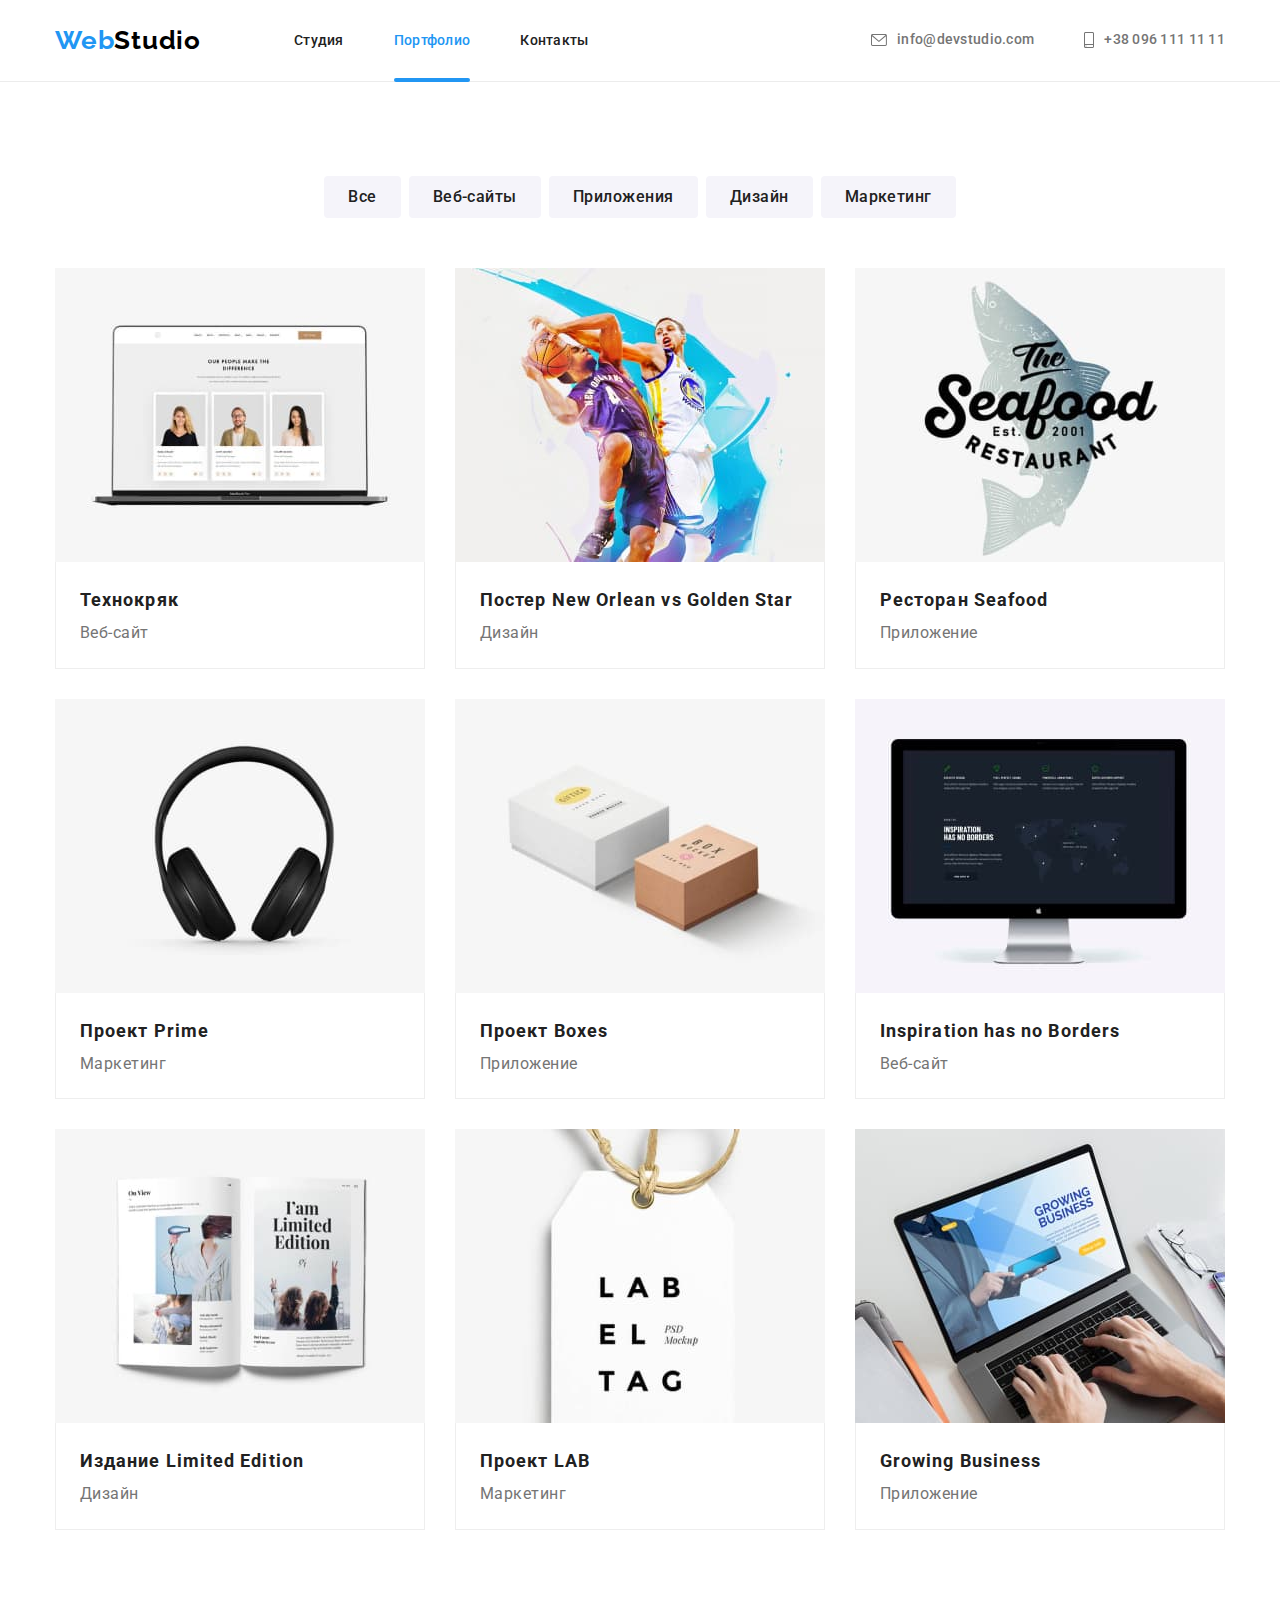
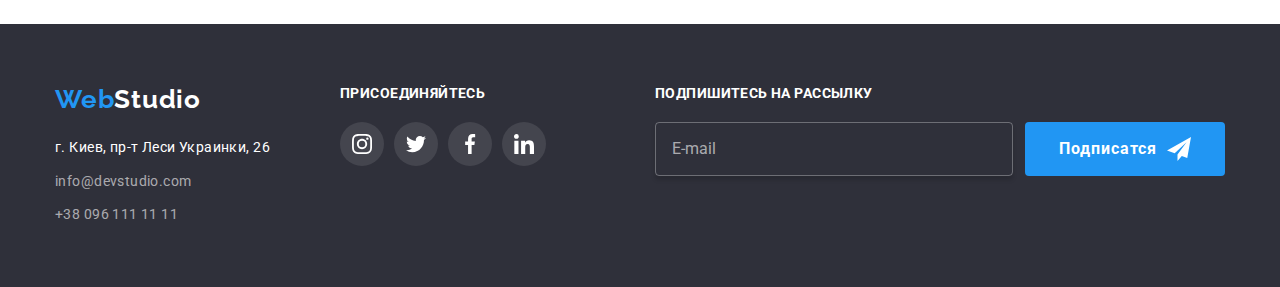
==== commit c478cbce: "правки в дз" ====
--- a/portfolio.html
+++ b/portfolio.html
@@ -13,34 +13,34 @@
       rel="stylesheet"
       href="https://cdnjs.cloudflare.com/ajax/libs/modern-normalize/1.0.0/modern-normalize.min.css"
     />
-    <link rel="stylesheet" href="./css/main.min.css" />
+    <link rel="stylesheet" href="./css/portfolio.min.css" />
   </head>
   <body>
     <header class="header">
       <div class="header__panel">
-        <a href="./index.html" class="logo logo--indent"><span class="logo__highlight">Web</span>Studio</a>
+        <a href="./index.html" class="logo header__logo"><span class="logo__highlight">Web</span>Studio</a>
         <nav class="navigation">
           <ul class="navigation__list">
             <li class="navigation__item">
               <a href="./index.html" class="navigation__link">Студия</a>
             </li>
             <li class="navigation__item">
-              <a href="./portfolio.html" class="navigation__link navigation__current">Портфолио</a>
+              <a href="./portfolio.html" class="navigation__link navigation__link--current">Портфолио</a>
             </li>
             <li class="navigation__item"><a href="#" class="navigation__link">Контакты</a></li>
           </ul>
         </nav>
         <ul class="contacts">
-          <li class="contacts__item contacts__item--indent">
-            <a href="mailto:info@devstudio.com" class="contacts__mail">
+          <li class="contacts__item">
+            <a href="mailto:info@devstudio.com" class="contacts__link">
               <svg class="contacts__icon" width="16" height="12">
                 <use href="./images/firsticon.svg#icon-envelope"></use>
               </svg>
               info@devstudio.com
             </a>
           </li>
-          <li class="contacts__item contacts__item--indent">
-            <a href="tel:+380961111111" class="contacts__phone">
+          <li class="contacts__item">
+            <a href="tel:+380961111111" class="contacts__link">
               <svg class="contacts__icon" width="10" height="16">
                 <use href="./images/firsticon.svg#icon-smartphone"></use>
               </svg>
@@ -51,32 +51,32 @@
       </div>
     </header>
     <main>
-      <section class="section-portfolio">
-        <div class="section-portfolio__container">
+      <section class="portfolio">
+        <div class="container">
           <h1 class="hidden">Портфолио</h1>
-          <ul class="filter-list">
-            <li class="filter-list__item">
+          <ul class="filter__list">
+            <li class="filter__item">
               <button type="button" class="button">Все</button>
             </li>
 
-            <li class="filter-list__item">
+            <li class="filter__item">
               <button type="button" class="button">Веб-сайты</button>
             </li>
 
-            <li class="filter-list__item">
+            <li class="filter__item">
               <button type="button" class="button">Приложения</button>
             </li>
 
-            <li class="filter-list__item">
+            <li class="filter__item">
               <button type="button" class="button">Дизайн</button>
             </li>
 
-            <li class="filter-list__item">
+            <li class="filter__item">
               <button type="button" class="button">Маркетинг</button>
             </li>
           </ul>
 
-          <ul class="portfolio">
+          <ul class="portfolio__list">
             <li class="portfolio__item">
               <a href="#" class="portfolio__link-card">
                 <div class="portfolio__thumb thumb">
@@ -255,7 +255,7 @@
     <footer class="footer">
       <div class="footer__panel">
         <div class="footer__address">
-          <a href="#" class="footer__logo footer__logo--indent"> <span class="logo__highlight">Web</span>Studio </a>
+          <a href="#" class="footer__logo"> <span class="logo__highlight">Web</span>Studio </a>
           <address class="address">
             <ul class="address__list">
               <li class="address__item">
@@ -282,30 +282,30 @@
 
         <div class="social footer__social">
           <b class="social__text">ПРИСОЕДИНЯЙТЕСЬ</b>
-          <ul class="team-list">
-            <li class="team-list__icon-item team-list__icon-item--indent">
-              <a href="#" class="team-list__link team-list__link--foter" target="_blank" rel="noopener noreferer">
+          <ul class="team__list-icon">
+            <li class="team__item-icon">
+              <a href="#" class="team__link team__link--foter" target="_blank" rel="noopener noreferer">
                 <svg class="icon-social" width="20" height="20">
                   <use href="./images/firsticon.svg#icon-instagram"></use>
                 </svg>
               </a>
             </li>
-            <li class="team-list__icon-item team-list__icon-item--indent">
-              <a href="#" class="team-list__link team-list__link--foter" target="_blank" rel="noopener noreferer">
+            <li class="team__item-icon">
+              <a href="#" class="team__link team__link--foter" target="_blank" rel="noopener noreferer">
                 <svg class="icon-social" width="20" height="20">
                   <use href="./images/firsticon.svg#icon-twitter"></use>
                 </svg>
               </a>
             </li>
-            <li class="team-list__icon-item team-list__icon-item--indent">
-              <a href="#" class="team-list__link team-list__link--foter" target="_blank" rel="noopener noreferer">
+            <li class="team__item-icon">
+              <a href="#" class="team__link team__link--foter" target="_blank" rel="noopener noreferer">
                 <svg class="icon-social" width="20" height="20">
                   <use href="./images/firsticon.svg#icon-facebook"></use>
                 </svg>
               </a>
             </li>
-            <li class="team-list__icon-item team-list__icon-item--indent">
-              <a href="#" class="team-list__link team-list__link--foter" target="_blank" rel="noopener noreferer">
+            <li class="team__item-icon">
+              <a href="#" class="team__link team__link--foter" target="_blank" rel="noopener noreferer">
                 <svg class="icon-social" width="20" height="20">
                   <use href="./images/firsticon.svg#icon-linkedin"></use>
                 </svg>
@@ -317,8 +317,15 @@
         <div class="subscribe footer__subscribe">
           <b class="subscribe__title">Подпишитесь на рассылку</b>
           <form name="subscribe" class="subscribe__form">
-            <input type="email" name="email" placeholder=" " class="subscribe__input-email" autocomplete="off" />
-            <label class="subscribe__label">E-mail</label>
+            <input
+              type="email"
+              name="email"
+              placeholder=" "
+              class="subscribe__input-email"
+              id="subscribe__input"
+              autocomplete="off"
+            />
+            <label class="subscribe__label" for="subscribe__input">E-mail</label>
             <button type="submit" class="button__primary button__send">
               <span>Подписатся</span>
               <svg class="subscribe__icon-send" width="24" height="24">
--- a/css/portfolio.min.css
+++ b/css/portfolio.min.css
@@ -0,0 +1,2 @@
+body{font-family:'Roboto', sans-serif;color:getColor("dominant-text-color");background-color:getColor("primary-white-color")}h1,h2,h3,h4,h5,h6,p,ul{margin:0;padding:0}img{display:block;max-width:100%}ul{list-style:none}a{text-decoration:none}.container,.header__panel,.footer__panel{width:1200px;padding:0 15px;margin:0 auto}.address__link,.contacts__link{text-decoration:none;transition:color 250ms cubic-bezier(0.4, 0, 0.2, 1)}.address__link:hover,.contacts__link:hover,.address__link:focus,.contacts__link:focus{color:#2196f3}.logo,.footer__logo{font-family:'Raleway', sans-serif;font-style:normal;font-weight:bold;font-size:26px;line-height:1.2;letter-spacing:0.03em;color:#000;text-decoration:none}.team__item{flex-basis:calc((100% - 3 * 30px) / 4);margin-right:30px}.team__item:last-child{margin-right:0}.hidden{position:absolute !important;clip:rect(1px 1px 1px 1px);clip:rect(1px, 1px, 1px, 1px);padding:0 !important;border:0 !important;height:1px !important;width:1px !important;overflow:hidden}.button__primary{display:inline-block;min-width:200px;padding:10px 32px;border-radius:4px;border-color:transparent;align-items:center;text-align:center;font-family:inherit;font-weight:700;font-size:16px;line-height:1.87;letter-spacing:0.06em;color:#fff;background-color:#2196f3}.button__primary:focus,.button__primary:hover{cursor:pointer}.button__send{display:flex;justify-content:center;align-items:center;fill:#fff;min-height:50px;margin-left:12px}.modal__button{margin-left:50%;margin-right:50%;transform:translateX(-50%);transition:box-shadow 250ms cubic-bezier(0.4, 0, 0.2, 1)}.modal__button:hover,.modal__button:focus{box-shadow:0px 4px 4px rgba(0,0,0,0.15)}.header__logo{margin:0 93px 0 0}.logo__highlight{color:#2196f3}.footer__logo{margin:0 0 20px 0;display:inline-block;color:#fff}.team{background:#f5f4fa;padding:94px 0}.team__list-card{display:flex;flex-wrap:wrap}.team__text{margin:0 0 16px;font-size:16px;line-height:1.18;letter-spacing:0.03em;color:#757575}.team__description{padding:30px 32px}.team__item{text-align:center;border-radius:0px 0px 4px 4px;background-color:#fff}.team__item--indent{flex-basis:calc((100% - 3 * 30px) / 4);margin-right:30px}.team__item--indent:last-child{margin-right:0}.team__list-icon{display:flex;justify-content:center;align-items:center}.work__title,.team__title,.customers__title{margin-bottom:50px;text-align:center;font-size:36px;line-height:1.16;letter-spacing:0.03em;color:#212121}.team__title-card{margin-bottom:10px;text-align:center;font-weight:500;font-size:16px;line-height:1.18;letter-spacing:0.03em;color:#212121}.modal__title{margin-bottom:12px;font-weight:700;font-size:20px;line-height:1.15;text-align:center;letter-spacing:0.03em;color:#212121}.team__item-icon+.team__item-icon{margin-left:10px}.team__link{display:flex;justify-content:center;align-items:center;height:44px;width:44px;border-radius:50px;background-color:#fff}.team__link--foter{background-color:rgba(255,255,255,0.1);fill:#fff;transition:background-color 250ms cubic-bezier(0.4, 0, 0.2, 1)}.team__link--foter:hover,.team__link--foter:focus{background-color:#2196f3}.team__link--main{background-color:#fff;fill:#afb1b8;transition:fill 250ms cubic-bezier(0.4, 0, 0.2, 1),background-color 250ms cubic-bezier(0.4, 0, 0.2, 1)}.team__link--main:hover,.team__link--main:focus{background-color:#2196f3;fill:#fff}.footer__subscribe{margin-left:auto}.subscribe__title{display:inline-block;margin:0 0 20px 0;font-weight:bold;font-size:14px;line-height:1.14;letter-spacing:0.03em;text-transform:uppercase;color:#fff}.subscribe__label{position:absolute;top:50%;left:17px;transform:translateY(-50%);color:rgba(255,255,255,0.6)}.subscribe__form{position:relative;display:flex}.subscribe__input-email{padding:15px 16px;min-width:358px;color:#fff;background-color:transparent;border:1px solid rgba(255,255,255,0.3);box-shadow:0px 4px 4px rgba(0,0,0,0.15);border-radius:4px}.subscribe__input-email:focus+.subscribe__label,.subscribe__input-email:not(:placeholder-shown)+.subscribe__label{opacity:0}.subscribe__icon-send{margin-left:10px}.address__list{font-size:14px;line-height:1.71;letter-spacing:0.03em}.address__link{font-family:inherit;font-style:normal;font-size:14px;line-height:1.71;letter-spacing:0.03em}.address__link--map{color:#fff}.address__link--contacts{color:rgba(255,255,255,0.6)}.address__item:not(:last-child){margin-bottom:10px}.contacts{display:flex;margin-left:auto}.contacts__item+.contacts__item{margin-left:50px}.contacts__link{display:inline-flex;padding-top:32px;padding-bottom:32px;align-items:center;font-weight:500;font-size:14px;line-height:1.14;letter-spacing:0.02em;color:#757575}.contacts__icon{margin-right:10px;fill:currentColor}.header{border-bottom:1px solid #ececec}.header__panel{display:flex;justify-content:center;align-items:center}.navigation__list{display:flex}.navigation__item+.navigation__item{margin-left:50px}.navigation__link{display:block;padding-top:32px;padding-bottom:32px;font-weight:500;font-size:14px;line-height:1.2;letter-spacing:0.02em;color:#212121;transition:color 250ms cubic-bezier(0.4, 0, 0.2, 1)}.navigation__link:hover,.navigation__link:focus{color:#2196f3}.navigation__link--current{color:#2196f3;position:relative}.navigation__link--current::after{content:'';position:absolute;display:block;width:100%;height:4px;margin-bottom:-1px;bottom:0;left:0;background-color:#2196f3;border-radius:2px}.social__text{display:inline-block;margin:0 0 20px 0;font-weight:700;font-size:14px;line-height:1.14;letter-spacing:0.03em;text-transform:uppercase;color:#fff}.footer__social{margin:0 0 0 70px}.footer{padding:60px 0;background-color:#2f303a}.footer__panel{display:flex}.button{display:inline-block;padding:6px 22px;border-radius:4px;border-color:transparent;font-family:inherit;font-weight:500;font-size:16px;line-height:1.62;text-align:center;letter-spacing:0.03em;background-color:#f5f4fa;color:#212121;transition:background-color 250ms cubic-bezier(0.4, 0, 0.2, 1),color 250ms cubic-bezier(0.4, 0, 0.2, 1),box-shadow 250ms cubic-bezier(0.4, 0, 0.2, 1)}.button:hover,.button:focus{background-color:#2196f3;color:#fff;cursor:pointer;box-shadow:0px 3px 1px rgba(0,0,0,0.1),0px 1px 2px rgba(0,0,0,0.08),0px 2px 2px rgba(0,0,0,0.12)}.portfolio__link-card{transition:box-shadow 250ms cubic-bezier(0.4, 0, 0.2, 1);background-color:#fff}.portfolio__link-card:hover,.portfolio__link-card:focus{display:block;box-shadow:0px 1px 1px rgba(0,0,0,0.12),0px 4px 4px rgba(0,0,0,0.06),1px 4px 6px rgba(0,0,0,0.16)}.portfolio__thumb{position:relative;overflow:hidden}.thumb__container-overlay{position:absolute;display:block;top:0;left:0;width:100%;height:100%;padding:63px 24px;background-color:rgba(33,150,243,0.9);opacity:0;transform:translateY(100%);transition:opacity 250ms cubic-bezier(0.4, 0, 0.2, 1),transform 250ms cubic-bezier(0.4, 0, 0.2, 1)}.portfolio__link-card:hover .thumb__container-overlay,.portfolio__link-card:focus .thumb__container-overlay{opacity:1;transform:translateY(0)}.thumb__description{font-size:18px;line-height:1.56;letter-spacing:0.03em;color:#fff}.portfolio__description{padding:20px 24px;border-right:1px solid #eee;border-left:1px solid #eee;border-bottom:1px solid #eee}.portfolio__title{font-weight:700;font-size:18px;line-height:2;letter-spacing:0.06em;color:#212121}.portfolio__text{color:#757575;font-size:16px;line-height:1.87;letter-spacing:0.03em}.filter__list{display:flex;flex-wrap:wrap;justify-content:center;margin-bottom:50px}.filter__item+.filter__item{margin-left:8px}.portfolio__list{display:flex;flex-wrap:wrap;margin-left:calc(-1 * 30px);margin-top:calc(-1 * 30px)}.portfolio__item{flex-basis:calc((100% - 3 * 30px) / 3);margin-left:30px;margin-top:30px}.portfolio{padding:94px 0}
+/*# sourceMappingURL=portfolio.min.css.map */